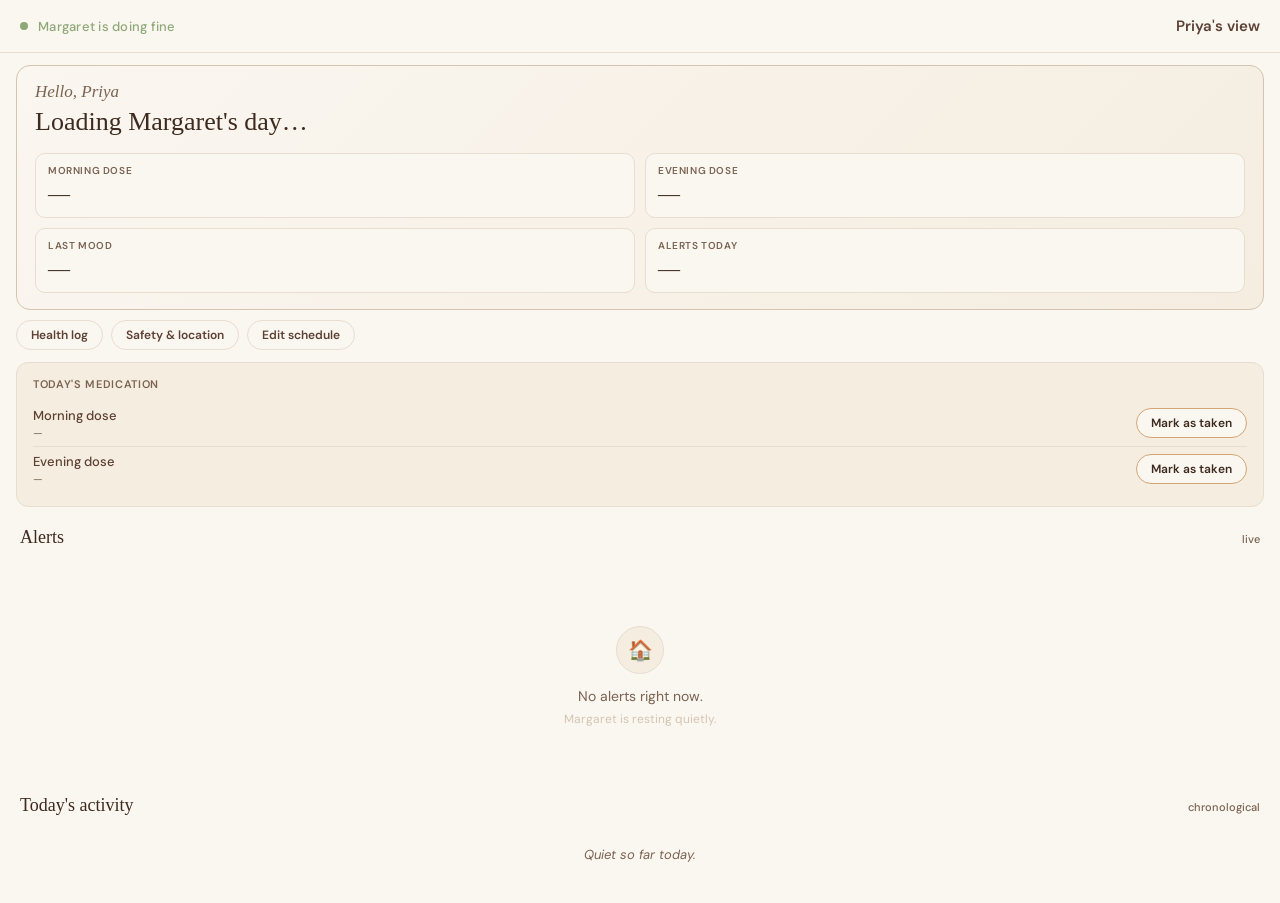
==== anchor/frontend/carer.html @ 256252b7 "Carer dashboard, activity feed, voice reminders, family-flow redesign Patient: - Reminder overlay no" ====
<!DOCTYPE html>
<html lang="en">
<head>
  <meta charset="UTF-8">
  <meta name="viewport" content="width=device-width, initial-scale=1.0">
  <title>Anchor — Priya's view</title>
  <link rel="preconnect" href="https://fonts.googleapis.com">
  <link rel="preconnect" href="https://fonts.gstatic.com" crossorigin>
  <link href="https://fonts.googleapis.com/css2?family=DM+Sans:wght@400;500;600;700&display=swap" rel="stylesheet">
  <style>
    /* ─── Carer view — warm, clean, professional ─── */
    :root {
      --cream:       #F5EDE0;
      --warm-white:  #FAF6F0;
      --stone:       #E8DDD0;
      --sand:        #D4C5B0;
      --amber:       #D4A574;
      --terracotta:  #C47A54;
      --sage:        #8EA876;
      --sage-light:  #A8C494;
      --brown-deep:  #3D2B1F;
      --brown-warm:  #5C4033;
      --brown-soft:  #7A6352;
      --font-ui:     'DM Sans', -apple-system, system-ui, sans-serif;
    }

    * { box-sizing: border-box; margin: 0; padding: 0; }

    body {
      font-family: var(--font-ui);
      background: var(--warm-white);
      color: var(--brown-deep);
      min-height: 100vh;
      -webkit-font-smoothing: antialiased;
    }

    /* ─── Header ─── */
    .header {
      display: flex;
      align-items: center;
      justify-content: space-between;
      padding: 16px 20px;
      border-bottom: 1px solid var(--stone);
    }

    .header-left {
      display: flex;
      align-items: center;
      gap: 10px;
    }

    .status-dot {
      width: 8px;
      height: 8px;
      border-radius: 50%;
      background: var(--sage);
      animation: status-pulse 3s ease-in-out infinite;
    }

    @keyframes status-pulse {
      0%, 100% { opacity: 0.6; box-shadow: 0 0 0 0 rgba(142, 168, 118, 0.3); }
      50%      { opacity: 1;   box-shadow: 0 0 0 4px rgba(142, 168, 118, 0); }
    }

    .status-text {
      font-size: 13px;
      font-weight: 500;
      color: var(--sage);
      letter-spacing: 0.02em;
    }

    .header-title {
      font-size: 15px;
      font-weight: 600;
      color: var(--brown-warm);
    }

    /* ─── Empty state ─── */
    #empty-state {
      display: flex;
      flex-direction: column;
      align-items: center;
      justify-content: center;
      padding: 48px 24px;
      text-align: center;
    }

    .empty-icon {
      width: 48px;
      height: 48px;
      border-radius: 50%;
      background: var(--cream);
      display: flex;
      align-items: center;
      justify-content: center;
      font-size: 20px;
      margin-bottom: 12px;
      border: 1px solid var(--stone);
    }

    .empty-text {
      font-size: 14px;
      color: var(--brown-soft);
      line-height: 1.5;
    }

    .empty-sub {
      font-size: 12px;
      color: var(--sand);
      margin-top: 4px;
    }

    /* ─── Notification cards ─── */
    #notifications {
      padding: 12px 16px;
    }

    .notif {
      background: var(--warm-white);
      border: 1px solid var(--stone);
      border-radius: 12px;
      padding: 14px 16px;
      margin-bottom: 10px;
      animation: notif-slide 0.5s cubic-bezier(0.16, 1, 0.3, 1) forwards;
      position: relative;
      overflow: hidden;
    }

    .notif::before {
      content: '';
      position: absolute;
      left: 0;
      top: 0;
      bottom: 0;
      width: 3px;
      background: var(--sage);
      border-radius: 0 2px 2px 0;
    }

    .notif.high::before {
      background: var(--terracotta);
    }

    .notif-header {
      display: flex;
      align-items: center;
      justify-content: space-between;
      margin-bottom: 6px;
    }

    .notif-badge {
      font-size: 10px;
      font-weight: 600;
      text-transform: uppercase;
      letter-spacing: 0.05em;
      padding: 2px 8px;
      border-radius: 100px;
      background: rgba(142, 168, 118, 0.12);
      color: var(--sage);
    }

    .notif.high .notif-badge {
      background: rgba(196, 122, 84, 0.12);
      color: var(--terracotta);
    }

    .notif-time {
      font-size: 11px;
      color: var(--sand);
      font-weight: 500;
    }

    .notif-msg {
      font-size: 14px;
      font-weight: 500;
      color: var(--brown-deep);
      line-height: 1.4;
    }

    .notif-context {
      font-size: 12px;
      color: var(--brown-soft);
      margin-top: 4px;
      line-height: 1.4;
    }

    .notif-context strong {
      font-weight: 600;
      color: var(--brown-warm);
    }

    @keyframes notif-slide {
      0% {
        opacity: 0;
        transform: translateY(-8px);
      }
      100% {
        opacity: 1;
        transform: translateY(0);
      }
    }

    /* ─── Connection status ─── */
    .reconnecting .status-dot {
      background: var(--terracotta);
      animation: status-pulse 1s ease-in-out infinite;
    }
    .reconnecting .status-text {
      color: var(--terracotta);
    }

    /* ─── Medication panel ─── */
    .med-panel {
      margin: 12px 16px 0;
      padding: 14px 16px;
      background: var(--cream);
      border: 1px solid var(--stone);
      border-radius: 12px;
    }

    .med-title {
      font-size: 11px;
      font-weight: 600;
      text-transform: uppercase;
      letter-spacing: 0.06em;
      color: var(--brown-soft);
      margin-bottom: 10px;
    }

    .med-row {
      display: flex;
      align-items: center;
      justify-content: space-between;
      gap: 10px;
      padding: 6px 0;
    }

    .med-row + .med-row {
      border-top: 1px solid rgba(212, 197, 176, 0.4);
    }

    .med-label {
      font-size: 13px;
      color: var(--brown-warm);
      font-weight: 500;
    }

    .med-sub {
      font-size: 11px;
      color: var(--brown-soft);
      margin-top: 2px;
    }

    .med-btn {
      font-family: var(--font-ui);
      font-size: 12px;
      font-weight: 600;
      padding: 6px 14px;
      border-radius: 100px;
      border: 1px solid var(--amber);
      background: var(--warm-white);
      color: var(--brown-deep);
      cursor: pointer;
      transition: all 0.2s ease;
    }

    .med-btn:hover {
      background: var(--amber);
      color: white;
    }

    .med-btn.done {
      background: rgba(142, 168, 118, 0.14);
      color: var(--sage);
      border-color: rgba(142, 168, 118, 0.4);
      cursor: default;
    }

    /* Carer nav strip */
    .carer-nav {
      display: flex;
      gap: 8px;
      padding: 10px 16px 0;
      flex-wrap: wrap;
    }
    .carer-nav a, .carer-nav button {
      font-family: var(--font-ui);
      font-size: 12px;
      font-weight: 600;
      padding: 6px 14px;
      border-radius: 100px;
      border: 1px solid var(--stone);
      background: var(--warm-white);
      color: var(--brown-warm);
      text-decoration: none;
      cursor: pointer;
    }
    .carer-nav a:hover, .carer-nav button:hover { border-color: var(--amber); }

    /* Schedule editor */
    .schedule-panel {
      margin: 12px 16px 0;
      padding: 14px 16px;
      background: var(--cream);
      border: 1px solid var(--stone);
      border-radius: 12px;
      display: none;
    }
    .schedule-panel.open { display: block; }
    .schedule-row {
      display: grid;
      grid-template-columns: 1fr 110px;
      gap: 10px;
      align-items: center;
      padding: 6px 0;
    }
    .schedule-row + .schedule-row {
      border-top: 1px solid rgba(212,197,176,0.4);
    }
    .schedule-row label {
      font-size: 13px;
      color: var(--brown-warm);
      font-weight: 500;
    }
    .schedule-row input {
      font-family: var(--font-ui);
      font-size: 13px;
      padding: 6px 10px;
      border-radius: 8px;
      border: 1px solid var(--sand);
      background: white;
    }
    .schedule-save {
      margin-top: 10px;
      font-family: var(--font-ui);
      font-size: 12px;
      font-weight: 600;
      padding: 6px 16px;
      border-radius: 100px;
      border: none;
      background: var(--amber);
      color: white;
      cursor: pointer;
    }
    .schedule-save:hover { background: var(--terracotta); }

    /* ─── Dashboard summary (at-a-glance) ─── */
    .dashboard {
      margin: 12px 16px 0;
      padding: 16px 18px;
      background: linear-gradient(135deg, var(--warm-white), var(--cream));
      border: 1px solid var(--sand);
      border-radius: 14px;
      box-shadow: 0 4px 14px var(--shadow-warm);
    }

    .dash-greeting {
      font-family: 'Cormorant Garamond', Georgia, serif;
      font-style: italic;
      font-size: 17px;
      color: var(--brown-soft);
      margin-bottom: 4px;
    }

    .dash-headline {
      font-family: 'Cormorant Garamond', Georgia, serif;
      font-size: 26px;
      font-weight: 500;
      color: var(--brown-deep);
      line-height: 1.25;
      margin-bottom: 14px;
    }

    .dash-headline.urgent { color: var(--terracotta); }

    .dash-metrics {
      display: grid;
      grid-template-columns: repeat(2, 1fr);
      gap: 10px;
    }

    .dash-metric {
      background: var(--warm-white);
      border-radius: 10px;
      padding: 10px 12px;
      border: 1px solid var(--stone);
    }

    .dash-metric-label {
      font-size: 10px;
      font-weight: 600;
      text-transform: uppercase;
      letter-spacing: 0.06em;
      color: var(--brown-soft);
      margin-bottom: 4px;
    }

    .dash-metric-value {
      font-family: 'Cormorant Garamond', Georgia, serif;
      font-size: 22px;
      font-weight: 500;
      color: var(--brown-deep);
    }

    .dash-metric.good .dash-metric-value   { color: var(--sage); }
    .dash-metric.alert .dash-metric-value  { color: var(--terracotta); }
    .dash-metric.pending .dash-metric-value{ color: var(--amber); }

    /* ─── Section divider ─── */
    .section-title {
      font-family: 'Cormorant Garamond', Georgia, serif;
      font-size: 18px;
      font-weight: 500;
      color: var(--brown-deep);
      padding: 20px 20px 6px;
      display: flex;
      justify-content: space-between;
      align-items: baseline;
    }
    .section-sub {
      font-size: 11px;
      color: var(--brown-soft);
      font-family: var(--font-ui);
      font-style: normal;
    }

    /* ─── Activity feed ─── */
    .activity-feed {
      padding: 0 16px 16px;
    }

    .activity-item {
      display: flex;
      gap: 10px;
      padding: 10px 0;
      border-bottom: 1px solid var(--stone);
    }
    .activity-item:last-child { border-bottom: none; }

    .activity-dot {
      width: 8px; height: 8px;
      border-radius: 50%;
      background: var(--sand);
      margin-top: 6px;
      flex-shrink: 0;
    }
    .activity-item.medication_taken .activity-dot { background: var(--sage); }
    .activity-item.behavior_log     .activity-dot { background: var(--amber); }
    .activity-item.alert_high       .activity-dot { background: var(--terracotta); }
    .activity-item.alert_gentle     .activity-dot { background: var(--amber); }
    .activity-item.conversation     .activity-dot { background: var(--sand); }

    .activity-body { flex: 1; min-width: 0; }
    .activity-label {
      font-size: 13px;
      font-weight: 500;
      color: var(--brown-deep);
    }
    .activity-meta {
      font-size: 12px;
      color: var(--brown-soft);
      margin-top: 2px;
      line-height: 1.4;
    }
    .activity-time {
      font-size: 11px;
      color: var(--sand);
      white-space: nowrap;
      font-weight: 500;
    }

    .activity-empty {
      text-align: center;
      padding: 24px 16px;
      color: var(--brown-soft);
      font-style: italic;
      font-size: 13px;
    }
  </style>
</head>
<body>
  <div class="header">
    <div class="header-left">
      <div class="status-dot"></div>
      <span class="status-text">Margaret is doing fine</span>
    </div>
    <span class="header-title">Priya's view</span>
  </div>

  <div class="dashboard" id="dashboard">
    <div class="dash-greeting" id="dash-greeting">Hello, Priya</div>
    <div class="dash-headline" id="dash-headline">Loading Margaret's day…</div>
    <div class="dash-metrics">
      <div class="dash-metric" id="m-morning">
        <div class="dash-metric-label">Morning dose</div>
        <div class="dash-metric-value">—</div>
      </div>
      <div class="dash-metric" id="m-evening">
        <div class="dash-metric-label">Evening dose</div>
        <div class="dash-metric-value">—</div>
      </div>
      <div class="dash-metric" id="m-mood">
        <div class="dash-metric-label">Last mood</div>
        <div class="dash-metric-value">—</div>
      </div>
      <div class="dash-metric" id="m-alerts">
        <div class="dash-metric-label">Alerts today</div>
        <div class="dash-metric-value">—</div>
      </div>
    </div>
  </div>

  <div class="carer-nav">
    <a href="/logs">Health log</a>
    <a href="/safety">Safety &amp; location</a>
    <button id="toggle-schedule">Edit schedule</button>
  </div>

  <div class="schedule-panel" id="schedule-panel">
    <div class="med-title">Edit Margaret's schedule</div>
    <div class="schedule-row"><label>Morning medicine time</label><input type="time" id="sched-med-morning"></div>
    <div class="schedule-row"><label>Evening medicine time</label><input type="time" id="sched-med-evening"></div>
    <div class="schedule-row"><label>Morning tea</label><input type="time" id="sched-tea"></div>
    <div class="schedule-row"><label>Lunch</label><input type="time" id="sched-lunch"></div>
    <div class="schedule-row"><label>Dinner</label><input type="time" id="sched-dinner"></div>
    <button class="schedule-save" id="schedule-save">Save schedule</button>
    <span id="schedule-msg" style="margin-left:10px;font-size:11px;color:var(--sage);"></span>
  </div>

  <div class="med-panel" id="med-panel">
    <div class="med-title">Today's medication</div>
    <div class="med-row">
      <div>
        <div class="med-label" id="med-morning-label">Morning dose</div>
        <div class="med-sub" id="med-morning-sub">—</div>
      </div>
      <button class="med-btn" id="med-morning-btn" data-slot="morning">Mark as taken</button>
    </div>
    <div class="med-row">
      <div>
        <div class="med-label" id="med-evening-label">Evening dose</div>
        <div class="med-sub" id="med-evening-sub">—</div>
      </div>
      <button class="med-btn" id="med-evening-btn" data-slot="evening">Mark as taken</button>
    </div>
  </div>

  <div class="section-title">
    <span>Alerts</span>
    <span class="section-sub">live</span>
  </div>
  <div id="notifications"></div>

  <div id="empty-state">
    <div class="empty-icon">🏠</div>
    <div class="empty-text">No alerts right now.</div>
    <div class="empty-sub">Margaret is resting quietly.</div>
  </div>

  <div class="section-title">
    <span>Today's activity</span>
    <span class="section-sub">chronological</span>
  </div>
  <div class="activity-feed" id="activity-feed">
    <div class="activity-empty">Quiet so far today.</div>
  </div>

  <audio id="chime" src="/static/assets/chime.wav"></audio>

  <script>
    let lastCount = 0;
    let reconnectAttempts = 0;

    async function poll() {
      try {
        const res = await fetch('/api/carer/notifications');
        if (!res.ok) throw new Error('Network error');
        const notifs = await res.json();

        // Reset reconnect on success
        reconnectAttempts = 0;
        document.body.classList.remove('reconnecting');

        // Update status text
        const statusText = document.querySelector('.status-text');
        if (notifs.length > 0) {
          const latest = notifs[notifs.length - 1];
          const isHigh = latest.urgency === 'high';
          statusText.textContent = isHigh ? 'Margaret needs attention' : 'Gentle check-in suggested';
          statusText.style.color = isHigh ? 'var(--terracotta)' : 'var(--amber)';
        } else {
          statusText.textContent = 'Margaret is doing fine';
          statusText.style.color = '';
        }

        if (notifs.length > lastCount) {
          const chime = document.getElementById('chime');
          chime.play().catch(() => {});
          lastCount = notifs.length;
        }
        render(notifs);
      } catch (err) {
        reconnectAttempts++;
        if (reconnectAttempts > 3) {
          document.body.classList.add('reconnecting');
          document.querySelector('.status-text').textContent = 'Reconnecting...';
        }
        console.error('[Carer] Poll error:', err);
      }
    }

    function render(notifs) {
      const container = document.getElementById('notifications');
      const emptyState = document.getElementById('empty-state');

      if (notifs.length === 0) {
        container.innerHTML = '';
        emptyState.style.display = 'flex';
        return;
      }

      emptyState.style.display = 'none';
      container.innerHTML = notifs.slice().reverse().map(n => `
        <div class="notif ${n.urgency || 'gentle'}">
          <div class="notif-header">
            <span class="notif-badge">${(n.urgency || 'gentle') === 'high' ? '⚠ Urgent' : '💡 Gentle'}</span>
            <span class="notif-time">${new Date(n.time).toLocaleTimeString([], {hour: '2-digit', minute:'2-digit'})}</span>
          </div>
          <div class="notif-msg">Margaret said: "${n.patient_said}"</div>
          <div class="notif-context"><strong>Anchor said:</strong> ${n.anchor_replied}</div>
        </div>
      `).join('');
    }

    // ─── Medication panel ───
    async function refreshMedStatus() {
      try {
        const res = await fetch('/api/medication/status');
        const s = await res.json();
        const m = s.morning_schedule || {};
        const e = s.evening_schedule || {};
        document.getElementById('med-morning-sub').textContent =
          `${m.drug || 'Dose'} ${m.dose || ''} at ${m.time || ''}`.trim();
        document.getElementById('med-evening-sub').textContent =
          `${e.drug || 'Dose'} ${e.dose || ''} at ${e.time || ''}`.trim();
        updateMedBtn('morning', s.morning_taken);
        updateMedBtn('evening', s.evening_taken);
      } catch (err) {
        console.warn('[Carer] Medication status unavailable:', err);
      }
    }

    function updateMedBtn(slot, taken) {
      const btn = document.getElementById(`med-${slot}-btn`);
      if (!btn) return;
      if (taken) {
        btn.textContent = '✓ Taken today';
        btn.classList.add('done');
        btn.disabled = true;
      } else {
        btn.textContent = 'Mark as taken';
        btn.classList.remove('done');
        btn.disabled = false;
      }
    }

    document.querySelectorAll('.med-btn').forEach(btn => {
      btn.addEventListener('click', async () => {
        const slot = btn.dataset.slot;
        btn.disabled = true;
        btn.textContent = '…';
        try {
          const res = await fetch('/api/medication/taken', {
            method: 'POST',
            headers: { 'Content-Type': 'application/json' },
            body: JSON.stringify({ slot, marked_by: 'carer' }),
          });
          if (!res.ok) throw new Error('Network error');
          updateMedBtn(slot, true);
        } catch (err) {
          btn.disabled = false;
          btn.textContent = 'Try again';
          console.error('[Carer] Med mark error:', err);
        }
      });
    });

    refreshMedStatus();
    setInterval(refreshMedStatus, 10000);

    // ─── Dashboard summary ───
    async function refreshDashboard() {
      try {
        const res = await fetch('/api/dashboard/summary');
        const s = await res.json();
        const hr = new Date().getHours();
        const greet = hr < 12 ? 'Good morning, Priya' : hr < 17 ? 'Good afternoon, Priya' : 'Good evening, Priya';
        document.getElementById('dash-greeting').textContent = greet;

        let headline, urgent = false;
        if (s.alerts_today_high > 0) {
          headline = `${s.alerts_today_high} urgent alert${s.alerts_today_high > 1 ? 's' : ''} today — check in when you can`;
          urgent = true;
        } else if (s.alerts_today_gentle > 0) {
          headline = `${s.alerts_today_gentle} gentle check-in${s.alerts_today_gentle > 1 ? 's' : ''} today`;
        } else if (!s.medication_morning_taken) {
          headline = `Morning medication is still pending.`;
        } else {
          headline = `Margaret is doing well today.`;
        }
        const h = document.getElementById('dash-headline');
        h.textContent = headline;
        h.classList.toggle('urgent', urgent);

        setMetric('m-morning', s.medication_morning_taken ? '✓ Taken' : 'Not yet', s.medication_morning_taken ? 'good' : 'pending');
        setMetric('m-evening', s.medication_evening_taken ? '✓ Taken' : 'Not yet', s.medication_evening_taken ? 'good' : 'pending');
        setMetric('m-mood', s.last_mood ? capitalize(s.last_mood) : 'Not logged', s.last_mood === 'agitated' || s.last_mood === 'tearful' ? 'alert' : s.last_mood ? 'good' : '');
        const totalAlerts = (s.alerts_today_high || 0) + (s.alerts_today_gentle || 0);
        setMetric('m-alerts', String(totalAlerts), s.alerts_today_high > 0 ? 'alert' : totalAlerts > 0 ? 'pending' : 'good');
      } catch (e) { console.warn('dashboard load', e); }
    }

    function setMetric(id, value, tone) {
      const el = document.getElementById(id);
      if (!el) return;
      el.querySelector('.dash-metric-value').textContent = value;
      el.classList.remove('good', 'alert', 'pending');
      if (tone) el.classList.add(tone);
    }

    function capitalize(s) { return s.charAt(0).toUpperCase() + s.slice(1); }

    // ─── Activity feed ───
    async function refreshActivity() {
      try {
        const res = await fetch('/api/activity/today');
        const data = await res.json();
        const feed = document.getElementById('activity-feed');
        if (!data.items || !data.items.length) {
          feed.innerHTML = '<div class="activity-empty">Quiet so far today.</div>';
          return;
        }
        feed.innerHTML = data.items.slice().reverse().map(i => {
          const t = new Date(i.time).toLocaleTimeString([], {hour: '2-digit', minute: '2-digit'});
          const meta = i.meta ? `<div class="activity-meta">${escapeHtml(i.meta)}</div>` : '';
          return `
            <div class="activity-item ${i.kind}">
              <div class="activity-dot"></div>
              <div class="activity-body">
                <div class="activity-label">${escapeHtml(i.label)}</div>
                ${meta}
              </div>
              <div class="activity-time">${t}</div>
            </div>`;
        }).join('');
      } catch (e) { console.warn('activity load', e); }
    }

    function escapeHtml(s) {
      return String(s).replace(/[&<>"']/g, c => ({'&':'&amp;','<':'&lt;','>':'&gt;','"':'&quot;',"'":'&#39;'}[c]));
    }

    refreshDashboard();
    refreshActivity();
    setInterval(refreshDashboard, 5000);
    setInterval(refreshActivity,  5000);

    // ─── Schedule editor ───
    const schedPanel = document.getElementById('schedule-panel');
    document.getElementById('toggle-schedule').addEventListener('click', async () => {
      schedPanel.classList.toggle('open');
      if (schedPanel.classList.contains('open')) {
        try {
          const res = await fetch('/api/schedule');
          const s = (await res.json()).routine || {};
          document.getElementById('sched-med-morning').value = (s.medication_morning && s.medication_morning.time) || '';
          document.getElementById('sched-med-evening').value = (s.medication_evening && s.medication_evening.time) || '';
          document.getElementById('sched-tea').value    = s.tea    || '';
          document.getElementById('sched-lunch').value  = s.lunch  || '';
          document.getElementById('sched-dinner').value = s.dinner || '';
        } catch (e) { console.warn('schedule load failed', e); }
      }
    });

    document.getElementById('schedule-save').addEventListener('click', async () => {
      const btn = document.getElementById('schedule-save');
      const msg = document.getElementById('schedule-msg');
      btn.disabled = true; msg.textContent = '';
      const body = {
        medication_morning_time: document.getElementById('sched-med-morning').value || null,
        medication_evening_time: document.getElementById('sched-med-evening').value || null,
        tea:    document.getElementById('sched-tea').value    || null,
        lunch:  document.getElementById('sched-lunch').value  || null,
        dinner: document.getElementById('sched-dinner').value || null,
      };
      try {
        const res = await fetch('/api/schedule/update', {
          method: 'POST', headers: {'Content-Type': 'application/json'},
          body: JSON.stringify(body),
        });
        if (!res.ok) throw new Error();
        msg.textContent = '✓ Saved';
        refreshMedStatus();
      } catch {
        msg.textContent = 'Save failed';
      } finally {
        btn.disabled = false;
      }
    });

    setInterval(poll, 2000);
    poll();
  </script>
</body>
</html>
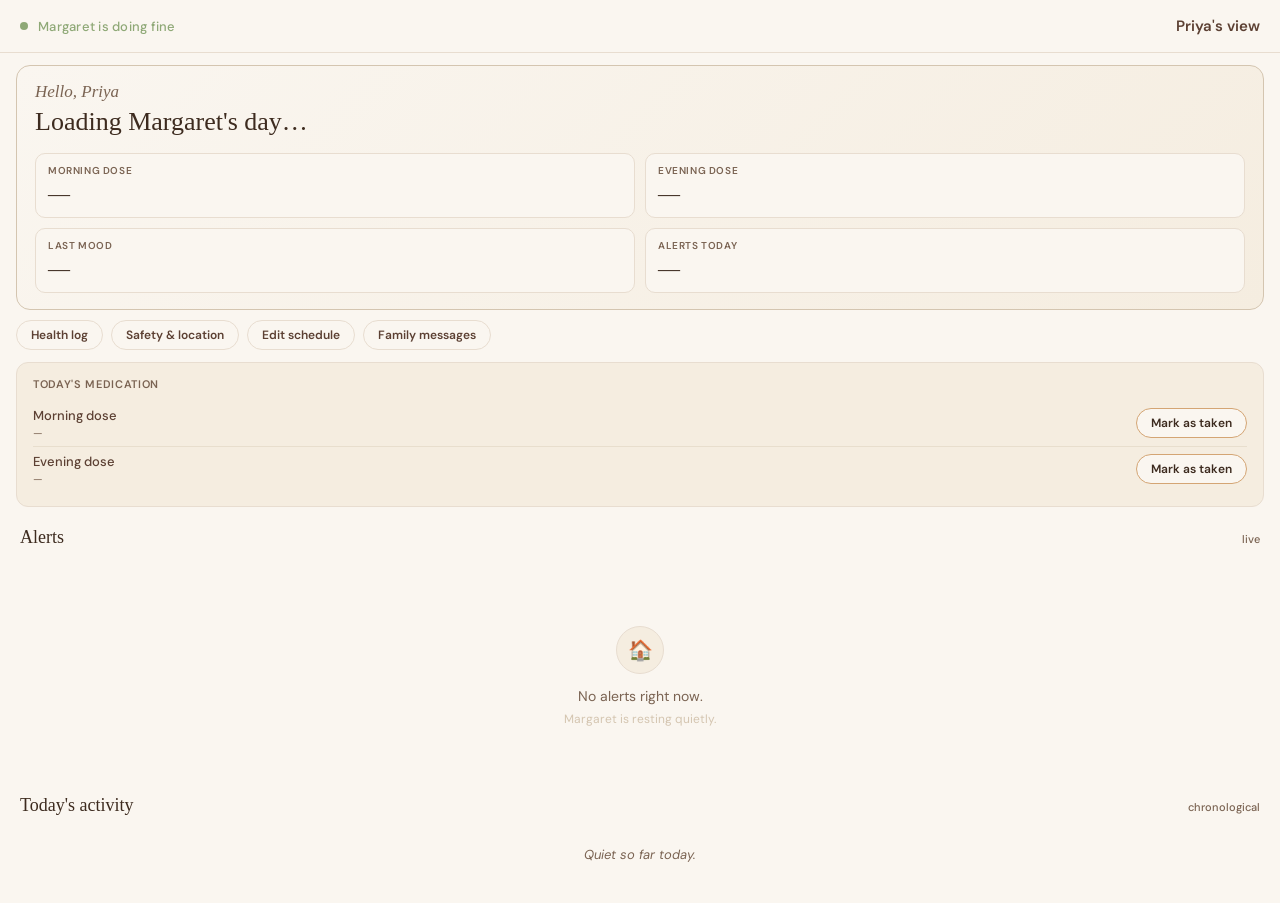
==== commit 8c609240: "Photo uploads + voice messages for family members Closes two partial-status spec items honestly: - '" ====
--- a/anchor/frontend/carer.html
+++ b/anchor/frontend/carer.html
@@ -476,6 +476,74 @@
       font-style: italic;
       font-size: 13px;
     }
+
+    /* ─── Family manager panel ─── */
+    .family-panel {
+      margin: 12px 16px;
+      padding: 14px 16px;
+      background: var(--cream);
+      border: 1px solid var(--stone);
+      border-radius: 12px;
+      display: none;
+    }
+    .family-panel.open { display: block; }
+
+    .family-member-row {
+      display: grid;
+      grid-template-columns: 44px 1fr auto;
+      gap: 12px;
+      align-items: center;
+      padding: 10px 0;
+      border-top: 1px solid rgba(212, 197, 176, 0.3);
+    }
+    .family-member-row:first-of-type { border-top: none; }
+
+    .fam-thumb {
+      width: 44px;
+      height: 44px;
+      border-radius: 50%;
+      background: var(--sand);
+      overflow: hidden;
+      flex-shrink: 0;
+    }
+    .fam-thumb img { width: 100%; height: 100%; object-fit: cover; }
+
+    .fam-info {
+      min-width: 0;
+    }
+    .fam-info-name {
+      font-size: 14px;
+      font-weight: 600;
+      color: var(--brown-deep);
+    }
+    .fam-info-rel {
+      font-size: 11px;
+      color: var(--brown-soft);
+    }
+    .fam-actions {
+      display: flex;
+      gap: 6px;
+      flex-wrap: wrap;
+      justify-content: flex-end;
+    }
+    .fam-btn {
+      font-family: var(--font-ui);
+      font-size: 11px;
+      font-weight: 600;
+      padding: 5px 10px;
+      border-radius: 100px;
+      border: 1px solid var(--sand);
+      background: var(--warm-white);
+      color: var(--brown-warm);
+      cursor: pointer;
+      display: inline-flex;
+      align-items: center;
+      gap: 4px;
+    }
+    .fam-btn:hover { border-color: var(--amber); }
+    .fam-btn.active { background: var(--terracotta); color: white; border-color: var(--terracotta); }
+    .fam-btn.has-content { color: var(--sage); border-color: rgba(142, 168, 118, 0.5); }
+    .fam-btn input[type="file"] { display: none; }
   </style>
 </head>
 <body>
@@ -514,6 +582,12 @@
     <a href="/logs">Health log</a>
     <a href="/safety">Safety &amp; location</a>
     <button id="toggle-schedule">Edit schedule</button>
+    <button id="toggle-family">Family messages</button>
+  </div>
+
+  <div class="family-panel" id="family-panel">
+    <div class="med-title">Photos &amp; voice messages</div>
+    <div id="family-manager-list"></div>
   </div>
 
   <div class="schedule-panel" id="schedule-panel">
@@ -764,6 +838,136 @@
     refreshActivity();
     setInterval(refreshDashboard, 5000);
     setInterval(refreshActivity,  5000);
+
+    // ─── Family manager (photos + voice messages) ───
+    const famPanel = document.getElementById('family-panel');
+    document.getElementById('toggle-family').addEventListener('click', () => {
+      famPanel.classList.toggle('open');
+      if (famPanel.classList.contains('open')) refreshFamilyManager();
+    });
+
+    async function refreshFamilyManager() {
+      const [famRes, photoRes, voiceRes] = await Promise.all([
+        fetch('/api/family'),
+        fetch('/api/family/photo').catch(() => null),
+        fetch('/api/family/voice').catch(() => null),
+      ]);
+      const fam = (await famRes.json()).family;
+      const photos = photoRes && photoRes.ok ? (await photoRes.json()).photos : {};
+      const voices = voiceRes && voiceRes.ok ? (await voiceRes.json()).voices : {};
+      const container = document.getElementById('family-manager-list');
+      container.innerHTML = fam.map(m => {
+        const hasPhoto = !!photos[m.name];
+        const hasVoice = !!voices[m.name];
+        const thumb = hasPhoto
+          ? `<img src="${photos[m.name]}?t=${Date.now()}" alt="">`
+          : `<div style="width:100%;height:100%;background:var(--cream);display:flex;align-items:center;justify-content:center;color:var(--brown-warm);font-weight:600;font-family:'Cormorant Garamond',serif;font-size:18px;">${m.name[0]}</div>`;
+        return `
+          <div class="family-member-row" data-name="${m.name}">
+            <div class="fam-thumb">${thumb}</div>
+            <div class="fam-info">
+              <div class="fam-info-name">${m.name}</div>
+              <div class="fam-info-rel">${m.relation}</div>
+            </div>
+            <div class="fam-actions">
+              <label class="fam-btn ${hasPhoto ? 'has-content' : ''}">
+                ${hasPhoto ? '✓ Photo' : '+ Photo'}
+                <input type="file" accept="image/*" data-kind="photo" data-name="${m.name}">
+              </label>
+              <button class="fam-btn record-btn ${hasVoice ? 'has-content' : ''}" data-name="${m.name}">
+                ${hasVoice ? '✓ Voice' : '+ Voice'}
+              </button>
+            </div>
+          </div>
+        `;
+      }).join('');
+
+      // Wire photo uploads
+      container.querySelectorAll('input[data-kind="photo"]').forEach(inp => {
+        inp.addEventListener('change', async (e) => {
+          const file = inp.files[0];
+          if (!file) return;
+          const name = inp.dataset.name;
+          const fd = new FormData();
+          fd.append('file', file);
+          const label = inp.parentElement;
+          const prev = label.textContent.trim();
+          label.childNodes[0].textContent = '…uploading ';
+          try {
+            const res = await fetch(`/api/family/photo/${encodeURIComponent(name)}`, {
+              method: 'POST', body: fd,
+            });
+            if (!res.ok) throw new Error(await res.text());
+            refreshFamilyManager();
+          } catch (err) {
+            console.error(err);
+            label.childNodes[0].textContent = prev + ' (err)';
+          }
+        });
+      });
+
+      // Wire voice recording
+      container.querySelectorAll('.record-btn').forEach(btn => {
+        btn.addEventListener('click', () => startRecording(btn));
+      });
+    }
+
+    // ─── Voice recording via MediaRecorder ───
+    let activeRecorder = null;
+    let activeStream = null;
+    async function startRecording(btn) {
+      if (activeRecorder) {
+        stopRecording();
+        return;
+      }
+      const name = btn.dataset.name;
+      if (!navigator.mediaDevices || !navigator.mediaDevices.getUserMedia) {
+        alert('Voice recording not supported in this browser.');
+        return;
+      }
+      try {
+        activeStream = await navigator.mediaDevices.getUserMedia({ audio: true });
+      } catch (err) {
+        alert('Microphone access denied.');
+        return;
+      }
+      const mime = MediaRecorder.isTypeSupported('audio/webm;codecs=opus')
+        ? 'audio/webm;codecs=opus'
+        : (MediaRecorder.isTypeSupported('audio/webm') ? 'audio/webm' : '');
+      activeRecorder = new MediaRecorder(activeStream, mime ? { mimeType: mime } : {});
+      const chunks = [];
+      activeRecorder.ondataavailable = e => { if (e.data.size) chunks.push(e.data); };
+      activeRecorder.onstop = async () => {
+        btn.classList.remove('active');
+        btn.textContent = '…saving';
+        activeStream.getTracks().forEach(t => t.stop());
+        activeStream = null; activeRecorder = null;
+        const blob = new Blob(chunks, { type: 'audio/webm' });
+        const fd = new FormData();
+        fd.append('file', blob, `${name}.webm`);
+        try {
+          const res = await fetch(`/api/family/voice/${encodeURIComponent(name)}`, {
+            method: 'POST', body: fd,
+          });
+          if (!res.ok) throw new Error(await res.text());
+          refreshFamilyManager();
+        } catch (err) {
+          console.error(err);
+          btn.textContent = 'err — retry';
+        }
+      };
+      activeRecorder.start();
+      btn.classList.add('active');
+      btn.textContent = '● Stop';
+      // auto-stop after 30s to avoid giant uploads
+      setTimeout(() => {
+        if (activeRecorder && activeRecorder.state === 'recording') stopRecording();
+      }, 30000);
+    }
+
+    function stopRecording() {
+      if (activeRecorder && activeRecorder.state === 'recording') activeRecorder.stop();
+    }
 
     // ─── Schedule editor ───
     const schedPanel = document.getElementById('schedule-panel');
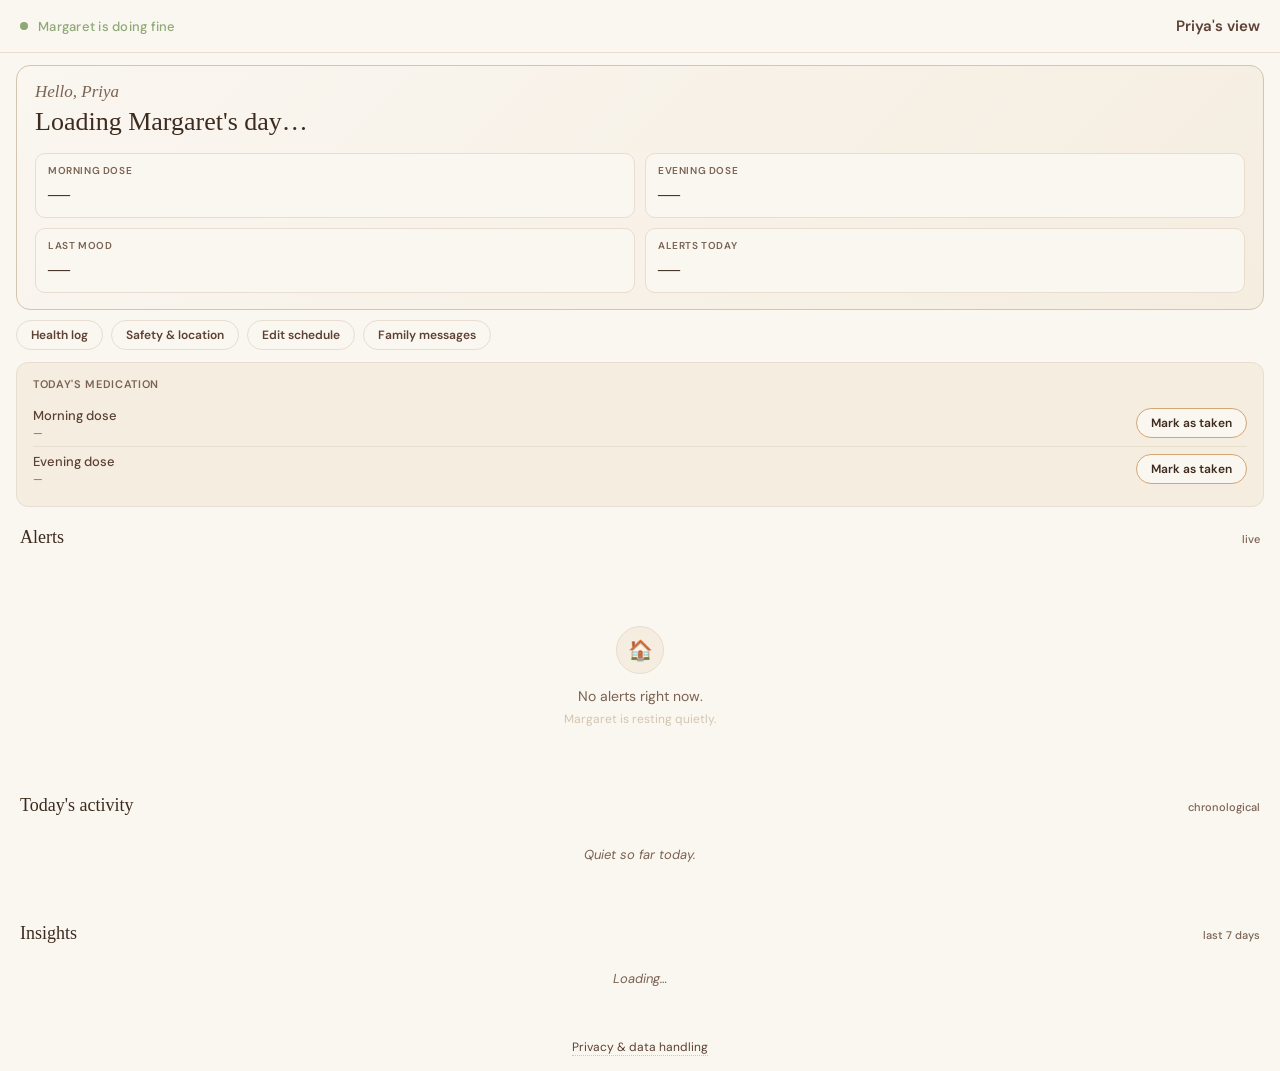
==== commit a818b585: "PWA support, privacy disclosure page, carer analytics summary Addresses three of the still-not-built" ====
--- a/anchor/frontend/carer.html
+++ b/anchor/frontend/carer.html
@@ -7,6 +7,9 @@
   <link rel="preconnect" href="https://fonts.googleapis.com">
   <link rel="preconnect" href="https://fonts.gstatic.com" crossorigin>
   <link href="https://fonts.googleapis.com/css2?family=DM+Sans:wght@400;500;600;700&display=swap" rel="stylesheet">
+  <link rel="manifest" href="/static/manifest.webmanifest">
+  <meta name="theme-color" content="#D4A574">
+  <link rel="apple-touch-icon" href="/static/assets/icons/anchor-192.png">
   <style>
     /* ─── Carer view — warm, clean, professional ─── */
     :root {
@@ -544,6 +547,79 @@
     .fam-btn.active { background: var(--terracotta); color: white; border-color: var(--terracotta); }
     .fam-btn.has-content { color: var(--sage); border-color: rgba(142, 168, 118, 0.5); }
     .fam-btn input[type="file"] { display: none; }
+
+    /* ─── Insights panel ─── */
+    .insight-grid {
+      display: grid;
+      grid-template-columns: repeat(2, 1fr);
+      gap: 10px;
+      margin-bottom: 14px;
+    }
+
+    .insight-tile {
+      background: var(--warm-white);
+      border: 1px solid var(--stone);
+      border-radius: 10px;
+      padding: 12px 14px;
+    }
+    .insight-label {
+      font-size: 10px;
+      font-weight: 600;
+      text-transform: uppercase;
+      letter-spacing: 0.06em;
+      color: var(--brown-soft);
+      margin-bottom: 4px;
+    }
+    .insight-value {
+      font-family: 'Cormorant Garamond', serif;
+      font-size: 26px;
+      font-weight: 500;
+      color: var(--brown-deep);
+      line-height: 1.1;
+    }
+    .insight-value.good { color: var(--sage); }
+    .insight-value.warn { color: var(--amber); }
+    .insight-value.bad  { color: var(--terracotta); }
+    .insight-sub {
+      font-size: 11px;
+      color: var(--brown-soft);
+      margin-top: 2px;
+    }
+
+    .topic-chip {
+      display: inline-flex;
+      align-items: center;
+      gap: 4px;
+      padding: 4px 10px;
+      background: var(--cream);
+      border: 1px solid var(--sand);
+      border-radius: 100px;
+      font-size: 12px;
+      color: var(--brown-warm);
+      margin: 2px 3px 2px 0;
+    }
+    .topic-chip b { color: var(--brown-deep); font-weight: 600; }
+
+    .mood-bar {
+      display: flex;
+      height: 14px;
+      border-radius: 7px;
+      overflow: hidden;
+      margin-top: 4px;
+      background: var(--stone);
+    }
+    .mood-bar > div {
+      display: flex;
+      align-items: center;
+      justify-content: center;
+      font-size: 10px;
+      color: white;
+      font-weight: 600;
+    }
+    .mood-bar .good     { background: var(--sage); }
+    .mood-bar .settled  { background: var(--sage-light); }
+    .mood-bar .agitated { background: var(--amber); }
+    .mood-bar .tearful  { background: var(--terracotta); }
   </style>
 </head>
 <body>
@@ -637,6 +713,18 @@
   </div>
   <div class="activity-feed" id="activity-feed">
     <div class="activity-empty">Quiet so far today.</div>
+  </div>
+
+  <div class="section-title">
+    <span>Insights</span>
+    <span class="section-sub">last 7 days</span>
+  </div>
+  <div id="insights-panel" style="padding: 0 16px 16px;">
+    <div style="color: var(--brown-soft); font-style: italic; font-size: 13px; text-align: center; padding: 20px 0;">Loading…</div>
+  </div>
+
+  <div style="padding: 16px; text-align: center; font-size: 12px; color: var(--brown-soft);">
+    <a href="/privacy" style="color: var(--brown-warm); text-decoration: none; border-bottom: 1px dotted var(--sand);">Privacy &amp; data handling</a>
   </div>
 
   <audio id="chime" src="/static/assets/chime.wav"></audio>
@@ -838,6 +926,81 @@
     refreshActivity();
     setInterval(refreshDashboard, 5000);
     setInterval(refreshActivity,  5000);
+
+    // ─── Insights (longitudinal summary) ───
+    async function refreshInsights() {
+      try {
+        const res = await fetch('/api/analytics/summary');
+        const s = await res.json();
+        const panel = document.getElementById('insights-panel');
+
+        const adh = s.medication_adherence_pct;
+        const adhTone = adh >= 90 ? 'good' : adh >= 70 ? 'warn' : 'bad';
+        const repTone = s.repetition_rate > 0.3 ? 'warn' : 'good';
+        const refTone = s.refusal_rate > 0.2 ? 'warn' : 'good';
+        const alertTone = s.alerts_high_7d > 0 ? 'bad' : s.alerts_gentle_7d > 3 ? 'warn' : 'good';
+
+        const moods = s.mood_counts_7d || {};
+        const moodTotal = Object.values(moods).reduce((a,b)=>a+b, 0);
+        const moodBar = moodTotal > 0
+          ? `<div class="mood-bar">${['good','settled','agitated','tearful'].map(m => {
+              const n = moods[m] || 0;
+              const pct = n / moodTotal * 100;
+              return pct > 0 ? `<div class="${m}" style="width:${pct}%">${n}</div>` : '';
+            }).join('')}</div>`
+          : '<div class="insight-sub" style="margin-top:6px">No mood entries yet this week.</div>';
+
+        const topics = (s.top_topics || []).length
+          ? s.top_topics.map(t => `<span class="topic-chip"><b>${escapeHtml(t.word)}</b> ×${t.count}</span>`).join('')
+          : '<span style="color: var(--brown-soft); font-size: 12px; font-style: italic;">Nothing yet.</span>';
+
+        panel.innerHTML = `
+          <div class="insight-grid">
+            <div class="insight-tile">
+              <div class="insight-label">Medication adherence</div>
+              <div class="insight-value ${adhTone}">${adh}%</div>
+              <div class="insight-sub">past 7 days</div>
+            </div>
+            <div class="insight-tile">
+              <div class="insight-label">Repetition rate</div>
+              <div class="insight-value ${repTone}">${Math.round(s.repetition_rate*100)}%</div>
+              <div class="insight-sub">of utterances repeated</div>
+            </div>
+            <div class="insight-tile">
+              <div class="insight-label">Guardrail blocks</div>
+              <div class="insight-value ${refTone}">${Math.round(s.refusal_rate*100)}%</div>
+              <div class="insight-sub">responses safely refused</div>
+            </div>
+            <div class="insight-tile">
+              <div class="insight-label">Alerts (7d)</div>
+              <div class="insight-value ${alertTone}">${s.alerts_high_7d + s.alerts_gentle_7d}</div>
+              <div class="insight-sub">${s.alerts_high_7d} urgent · ${s.alerts_gentle_7d} gentle</div>
+            </div>
+          </div>
+
+          <div class="insight-tile" style="margin-bottom: 10px;">
+            <div class="insight-label">Mood distribution — past 7 days</div>
+            ${moodBar}
+          </div>
+
+          <div class="insight-tile" style="margin-bottom: 10px;">
+            <div class="insight-label">Most-asked topics</div>
+            <div style="margin-top: 6px;">${topics}</div>
+          </div>
+
+          ${s.open_profile_gaps > 0 ? `
+          <div class="insight-tile" style="border-color: var(--amber); background: rgba(212, 165, 116, 0.08);">
+            <div class="insight-label" style="color: var(--terracotta);">${s.open_profile_gaps} open profile gap${s.open_profile_gaps===1?'':'s'}</div>
+            <div class="insight-sub">Things Margaret asked about that weren't in her profile — fill them in via the schedule editor.</div>
+          </div>` : ''}
+        `;
+      } catch (e) {
+        console.warn('insights load', e);
+      }
+    }
+
+    refreshInsights();
+    setInterval(refreshInsights, 30000);
 
     // ─── Family manager (photos + voice messages) ───
     const famPanel = document.getElementById('family-panel');
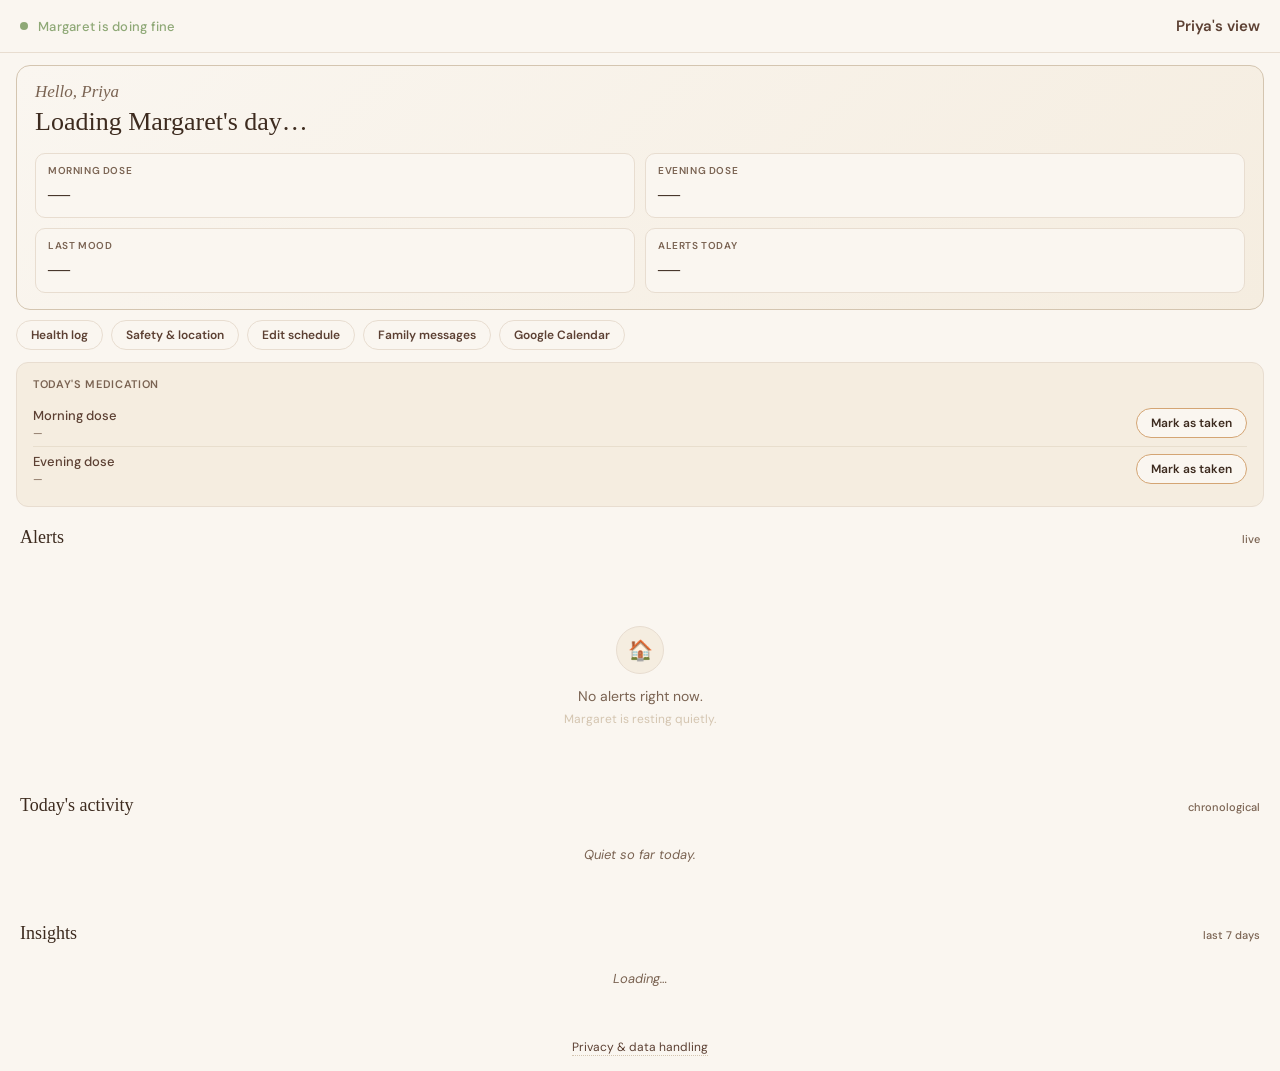
==== commit 1dd234ad: "Google Calendar ICS integration — live schedule via private iCal URL Closes the Track-3 'real agenti" ====
--- a/anchor/frontend/carer.html
+++ b/anchor/frontend/carer.html
@@ -659,6 +659,23 @@
     <a href="/safety">Safety &amp; location</a>
     <button id="toggle-schedule">Edit schedule</button>
     <button id="toggle-family">Family messages</button>
+    <button id="toggle-gcal">Google Calendar</button>
+  </div>
+
+  <div class="schedule-panel" id="gcal-panel">
+    <div class="med-title">Google Calendar (ICS sync)</div>
+    <p style="font-size:12px; color:var(--brown-warm); line-height:1.5; margin: 4px 0 10px;">
+      In Google Calendar → your calendar → Settings → scroll to
+      <em>"Secret address in iCal format"</em> → copy the URL, paste it here.
+      Anchor re-fetches every 60 seconds; when you add a new event to
+      your calendar, Margaret's next answer reflects it.
+    </p>
+    <div class="schedule-row" style="grid-template-columns: 1fr 90px;">
+      <input type="url" id="gcal-url" placeholder="https://calendar.google.com/calendar/ical/..." style="font-family: var(--font-ui); font-size: 12px; padding: 6px 10px; border-radius: 8px; border: 1px solid var(--sand); background: white;">
+      <button class="schedule-save" id="gcal-save">Save</button>
+    </div>
+    <div id="gcal-status" style="font-size: 11px; color: var(--brown-soft); margin-top: 10px;">Checking…</div>
+    <button id="gcal-clear" style="font-family: var(--font-ui); font-size: 11px; padding: 4px 12px; border-radius: 100px; border: 1px solid var(--sand); background: var(--warm-white); color: var(--brown-soft); cursor: pointer; margin-top: 6px; display: none;">Disconnect</button>
   </div>
 
   <div class="family-panel" id="family-panel">
@@ -1001,6 +1018,72 @@
 
     refreshInsights();
     setInterval(refreshInsights, 30000);
+
+    // ─── Google Calendar ICS panel ───
+    const gcalPanel = document.getElementById('gcal-panel');
+    document.getElementById('toggle-gcal').addEventListener('click', () => {
+      gcalPanel.classList.toggle('open');
+      if (gcalPanel.classList.contains('open')) refreshGcalStatus();
+    });
+
+    async function refreshGcalStatus() {
+      try {
+        const res = await fetch('/api/schedule/ics_url');
+        const s = await res.json();
+        const status = document.getElementById('gcal-status');
+        const clearBtn = document.getElementById('gcal-clear');
+        if (!s.configured) {
+          status.textContent = 'No calendar connected. Paste the ICS URL above to start.';
+          status.style.color = 'var(--brown-soft)';
+          clearBtn.style.display = 'none';
+          return;
+        }
+        clearBtn.style.display = 'inline-block';
+        if (s.last_error) {
+          status.textContent = `⚠ Fetch error: ${s.last_error}`;
+          status.style.color = 'var(--terracotta)';
+        } else {
+          const t = s.last_success_at
+            ? new Date(s.last_success_at).toLocaleTimeString([], {hour:'2-digit', minute:'2-digit'})
+            : '—';
+          status.textContent = `✓ Connected · ${s.event_count} upcoming events · last sync ${t}`;
+          status.style.color = 'var(--sage)';
+        }
+      } catch (e) { console.warn('gcal status', e); }
+    }
+
+    document.getElementById('gcal-save').addEventListener('click', async () => {
+      const url = document.getElementById('gcal-url').value.trim();
+      if (!url) return;
+      const status = document.getElementById('gcal-status');
+      status.textContent = '…connecting and fetching events…';
+      status.style.color = 'var(--brown-soft)';
+      try {
+        const res = await fetch('/api/schedule/ics_url', {
+          method: 'POST', headers: {'Content-Type': 'application/json'},
+          body: JSON.stringify({url}),
+        });
+        const body = await res.json();
+        if (!res.ok || body.ok === false) {
+          status.textContent = `⚠ ${body.error || 'failed'}`;
+          status.style.color = 'var(--terracotta)';
+          return;
+        }
+        document.getElementById('gcal-url').value = '';
+        refreshGcalStatus();
+      } catch (e) {
+        status.textContent = '⚠ Network error';
+        status.style.color = 'var(--terracotta)';
+      }
+    });
+
+    document.getElementById('gcal-clear').addEventListener('click', async () => {
+      if (!confirm('Disconnect the Google Calendar? Anchor will fall back to the static schedule.')) return;
+      try {
+        await fetch('/api/schedule/ics_url', { method: 'DELETE' });
+        refreshGcalStatus();
+      } catch (e) { console.warn('gcal clear', e); }
+    });
 
     // ─── Family manager (photos + voice messages) ───
     const famPanel = document.getElementById('family-panel');
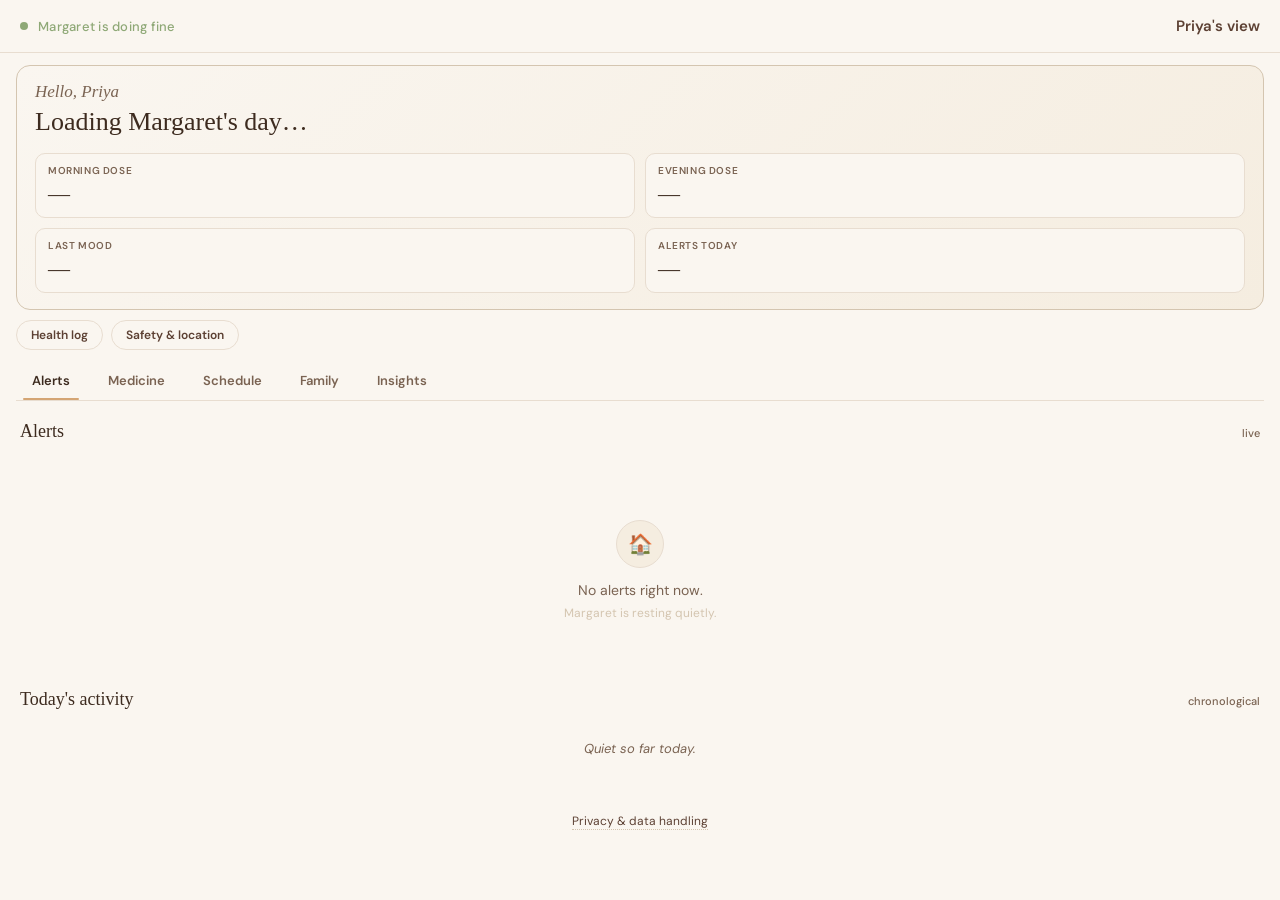
==== commit 7746cf1d: "Tab-organise carer dashboard; persist patient reminder dismissals Two UX fixes from testing:  1. Pat" ====
--- a/anchor/frontend/carer.html
+++ b/anchor/frontend/carer.html
@@ -144,6 +144,10 @@
       background: var(--terracotta);
     }
 
+    .notif.insight::before {
+      background: #8B7AA8;  /* soft heather — calm, reflective, distinct from red alerts */
+    }
+
     .notif-header {
       display: flex;
       align-items: center;
@@ -165,6 +169,11 @@
     .notif.high .notif-badge {
       background: rgba(196, 122, 84, 0.12);
       color: var(--terracotta);
+    }
+
+    .notif.insight .notif-badge {
+      background: rgba(139, 122, 168, 0.14);
+      color: #6B5C8C;
     }
 
     .notif-time {
@@ -279,14 +288,14 @@
       cursor: default;
     }
 
-    /* Carer nav strip */
+    /* External-page links (Health log, Safety) — still a pill strip */
     .carer-nav {
       display: flex;
       gap: 8px;
       padding: 10px 16px 0;
       flex-wrap: wrap;
     }
-    .carer-nav a, .carer-nav button {
+    .carer-nav a {
       font-family: var(--font-ui);
       font-size: 12px;
       font-weight: 600;
@@ -298,7 +307,47 @@
       text-decoration: none;
       cursor: pointer;
     }
-    .carer-nav a:hover, .carer-nav button:hover { border-color: var(--amber); }
+    .carer-nav a:hover { border-color: var(--amber); }
+
+    /* Tab navigation — Alerts / Medicine / Schedule / Family / Insights */
+    .tab-nav {
+      display: flex;
+      gap: 6px;
+      margin: 12px 16px 0;
+      padding-bottom: 1px;
+      border-bottom: 1px solid var(--stone);
+      overflow-x: auto;
+      -webkit-overflow-scrolling: touch;
+    }
+    .tab-nav button {
+      font-family: var(--font-ui);
+      font-size: 13px;
+      font-weight: 600;
+      padding: 10px 16px;
+      border: none;
+      background: transparent;
+      color: var(--brown-soft);
+      cursor: pointer;
+      position: relative;
+      white-space: nowrap;
+      transition: color 0.15s;
+    }
+    .tab-nav button:hover { color: var(--brown-warm); }
+    .tab-nav button.active {
+      color: var(--brown-deep);
+    }
+    .tab-nav button.active::after {
+      content: '';
+      position: absolute;
+      left: 10%;
+      right: 10%;
+      bottom: -1px;
+      height: 2px;
+      background: var(--amber);
+      border-radius: 2px;
+    }
+    .tab-panel { display: none; }
+    .tab-panel.active { display: block; }
 
     /* Schedule editor */
     .schedule-panel {
@@ -307,9 +356,7 @@
       background: var(--cream);
       border: 1px solid var(--stone);
       border-radius: 12px;
-      display: none;
-    }
-    .schedule-panel.open { display: block; }
+    }
     .schedule-row {
       display: grid;
       grid-template-columns: 1fr 110px;
@@ -487,9 +534,7 @@
       background: var(--cream);
       border: 1px solid var(--stone);
       border-radius: 12px;
-      display: none;
-    }
-    .family-panel.open { display: block; }
+    }
 
     .family-member-row {
       display: grid;
@@ -657,88 +702,107 @@
   <div class="carer-nav">
     <a href="/logs">Health log</a>
     <a href="/safety">Safety &amp; location</a>
-    <button id="toggle-schedule">Edit schedule</button>
-    <button id="toggle-family">Family messages</button>
-    <button id="toggle-gcal">Google Calendar</button>
   </div>
 
-  <div class="schedule-panel" id="gcal-panel">
-    <div class="med-title">Google Calendar (ICS sync)</div>
-    <p style="font-size:12px; color:var(--brown-warm); line-height:1.5; margin: 4px 0 10px;">
-      In Google Calendar → your calendar → Settings → scroll to
-      <em>"Secret address in iCal format"</em> → copy the URL, paste it here.
-      Anchor re-fetches every 60 seconds; when you add a new event to
-      your calendar, Margaret's next answer reflects it.
-    </p>
-    <div class="schedule-row" style="grid-template-columns: 1fr 90px;">
-      <input type="url" id="gcal-url" placeholder="https://calendar.google.com/calendar/ical/..." style="font-family: var(--font-ui); font-size: 12px; padding: 6px 10px; border-radius: 8px; border: 1px solid var(--sand); background: white;">
-      <button class="schedule-save" id="gcal-save">Save</button>
+  <nav class="tab-nav" role="tablist" aria-label="Dashboard sections">
+    <button type="button" data-tab="alerts"   class="active" role="tab" aria-selected="true">Alerts</button>
+    <button type="button" data-tab="medicine" role="tab" aria-selected="false">Medicine</button>
+    <button type="button" data-tab="schedule" role="tab" aria-selected="false">Schedule</button>
+    <button type="button" data-tab="family"   role="tab" aria-selected="false">Family</button>
+    <button type="button" data-tab="insights" role="tab" aria-selected="false">Insights</button>
+  </nav>
+
+  <!-- ─── Alerts tab (default) — what needs Priya's attention now ─── -->
+  <section class="tab-panel active" id="tab-alerts" role="tabpanel">
+    <div class="section-title">
+      <span>Alerts</span>
+      <span class="section-sub">live</span>
     </div>
-    <div id="gcal-status" style="font-size: 11px; color: var(--brown-soft); margin-top: 10px;">Checking…</div>
-    <button id="gcal-clear" style="font-family: var(--font-ui); font-size: 11px; padding: 4px 12px; border-radius: 100px; border: 1px solid var(--sand); background: var(--warm-white); color: var(--brown-soft); cursor: pointer; margin-top: 6px; display: none;">Disconnect</button>
-  </div>
-
-  <div class="family-panel" id="family-panel">
-    <div class="med-title">Photos &amp; voice messages</div>
-    <div id="family-manager-list"></div>
-  </div>
-
-  <div class="schedule-panel" id="schedule-panel">
-    <div class="med-title">Edit Margaret's schedule</div>
-    <div class="schedule-row"><label>Morning medicine time</label><input type="time" id="sched-med-morning"></div>
-    <div class="schedule-row"><label>Evening medicine time</label><input type="time" id="sched-med-evening"></div>
-    <div class="schedule-row"><label>Morning tea</label><input type="time" id="sched-tea"></div>
-    <div class="schedule-row"><label>Lunch</label><input type="time" id="sched-lunch"></div>
-    <div class="schedule-row"><label>Dinner</label><input type="time" id="sched-dinner"></div>
-    <button class="schedule-save" id="schedule-save">Save schedule</button>
-    <span id="schedule-msg" style="margin-left:10px;font-size:11px;color:var(--sage);"></span>
-  </div>
-
-  <div class="med-panel" id="med-panel">
-    <div class="med-title">Today's medication</div>
-    <div class="med-row">
-      <div>
-        <div class="med-label" id="med-morning-label">Morning dose</div>
-        <div class="med-sub" id="med-morning-sub">—</div>
+    <div id="notifications"></div>
+    <div id="empty-state">
+      <div class="empty-icon">🏠</div>
+      <div class="empty-text">No alerts right now.</div>
+      <div class="empty-sub">Margaret is resting quietly.</div>
+    </div>
+
+    <div class="section-title">
+      <span>Today's activity</span>
+      <span class="section-sub">chronological</span>
+    </div>
+    <div class="activity-feed" id="activity-feed">
+      <div class="activity-empty">Quiet so far today.</div>
+    </div>
+  </section>
+
+  <!-- ─── Medicine tab — today's medication ─── -->
+  <section class="tab-panel" id="tab-medicine" role="tabpanel">
+    <div class="med-panel" id="med-panel">
+      <div class="med-title">Today's medication</div>
+      <div class="med-row">
+        <div>
+          <div class="med-label" id="med-morning-label">Morning dose</div>
+          <div class="med-sub" id="med-morning-sub">—</div>
+        </div>
+        <button class="med-btn" id="med-morning-btn" data-slot="morning">Mark as taken</button>
       </div>
-      <button class="med-btn" id="med-morning-btn" data-slot="morning">Mark as taken</button>
+      <div class="med-row">
+        <div>
+          <div class="med-label" id="med-evening-label">Evening dose</div>
+          <div class="med-sub" id="med-evening-sub">—</div>
+        </div>
+        <button class="med-btn" id="med-evening-btn" data-slot="evening">Mark as taken</button>
+      </div>
     </div>
-    <div class="med-row">
-      <div>
-        <div class="med-label" id="med-evening-label">Evening dose</div>
-        <div class="med-sub" id="med-evening-sub">—</div>
+  </section>
+
+  <!-- ─── Schedule tab — daily routine + live Google Calendar sync ─── -->
+  <section class="tab-panel" id="tab-schedule" role="tabpanel">
+    <div class="schedule-panel" id="schedule-panel">
+      <div class="med-title">Edit Margaret's schedule</div>
+      <div class="schedule-row"><label>Morning medicine time</label><input type="time" id="sched-med-morning"></div>
+      <div class="schedule-row"><label>Evening medicine time</label><input type="time" id="sched-med-evening"></div>
+      <div class="schedule-row"><label>Morning tea</label><input type="time" id="sched-tea"></div>
+      <div class="schedule-row"><label>Lunch</label><input type="time" id="sched-lunch"></div>
+      <div class="schedule-row"><label>Dinner</label><input type="time" id="sched-dinner"></div>
+      <button class="schedule-save" id="schedule-save">Save schedule</button>
+      <span id="schedule-msg" style="margin-left:10px;font-size:11px;color:var(--sage);"></span>
+    </div>
+
+    <div class="schedule-panel" id="gcal-panel">
+      <div class="med-title">Google Calendar (ICS sync)</div>
+      <p style="font-size:12px; color:var(--brown-warm); line-height:1.5; margin: 4px 0 10px;">
+        In Google Calendar → your calendar → Settings → scroll to
+        <em>"Secret address in iCal format"</em> → copy the URL, paste it here.
+        Anchor re-fetches every 60 seconds; when you add a new event to
+        your calendar, Margaret's next answer reflects it.
+      </p>
+      <div class="schedule-row" style="grid-template-columns: 1fr 90px;">
+        <input type="url" id="gcal-url" placeholder="https://calendar.google.com/calendar/ical/..." style="font-family: var(--font-ui); font-size: 12px; padding: 6px 10px; border-radius: 8px; border: 1px solid var(--sand); background: white;">
+        <button class="schedule-save" id="gcal-save">Save</button>
       </div>
-      <button class="med-btn" id="med-evening-btn" data-slot="evening">Mark as taken</button>
+      <div id="gcal-status" style="font-size: 11px; color: var(--brown-soft); margin-top: 10px;">Checking…</div>
+      <button id="gcal-clear" style="font-family: var(--font-ui); font-size: 11px; padding: 4px 12px; border-radius: 100px; border: 1px solid var(--sand); background: var(--warm-white); color: var(--brown-soft); cursor: pointer; margin-top: 6px; display: none;">Disconnect</button>
     </div>
-  </div>
-
-  <div class="section-title">
-    <span>Alerts</span>
-    <span class="section-sub">live</span>
-  </div>
-  <div id="notifications"></div>
-
-  <div id="empty-state">
-    <div class="empty-icon">🏠</div>
-    <div class="empty-text">No alerts right now.</div>
-    <div class="empty-sub">Margaret is resting quietly.</div>
-  </div>
-
-  <div class="section-title">
-    <span>Today's activity</span>
-    <span class="section-sub">chronological</span>
-  </div>
-  <div class="activity-feed" id="activity-feed">
-    <div class="activity-empty">Quiet so far today.</div>
-  </div>
-
-  <div class="section-title">
-    <span>Insights</span>
-    <span class="section-sub">last 7 days</span>
-  </div>
-  <div id="insights-panel" style="padding: 0 16px 16px;">
-    <div style="color: var(--brown-soft); font-style: italic; font-size: 13px; text-align: center; padding: 20px 0;">Loading…</div>
-  </div>
+  </section>
+
+  <!-- ─── Family tab — photos & voice messages ─── -->
+  <section class="tab-panel" id="tab-family" role="tabpanel">
+    <div class="family-panel" id="family-panel">
+      <div class="med-title">Photos &amp; voice messages</div>
+      <div id="family-manager-list"></div>
+    </div>
+  </section>
+
+  <!-- ─── Insights tab — 7-day stats ─── -->
+  <section class="tab-panel" id="tab-insights" role="tabpanel">
+    <div class="section-title">
+      <span>Insights</span>
+      <span class="section-sub">last 7 days</span>
+    </div>
+    <div id="insights-panel" style="padding: 0 16px 16px;">
+      <div style="color: var(--brown-soft); font-style: italic; font-size: 13px; text-align: center; padding: 20px 0;">Loading…</div>
+    </div>
+  </section>
 
   <div style="padding: 16px; text-align: center; font-size: 12px; color: var(--brown-soft);">
     <a href="/privacy" style="color: var(--brown-warm); text-decoration: none; border-bottom: 1px dotted var(--sand);">Privacy &amp; data handling</a>
@@ -799,16 +863,28 @@
       }
 
       emptyState.style.display = 'none';
-      container.innerHTML = notifs.slice().reverse().map(n => `
-        <div class="notif ${n.urgency || 'gentle'}">
+      container.innerHTML = notifs.slice().reverse().map(n => {
+        const urg = n.urgency || 'gentle';
+        const badgeLabel = urg === 'high' ? '⚠ Urgent'
+                         : urg === 'insight' ? '✦ Pattern insight'
+                         : '💡 Gentle';
+        const isInsight = urg === 'insight';
+        const patientLine = isInsight
+          ? `Margaret asked about <strong>${n.person || 'someone'}</strong> ${n.mention_count || ''}× recently`
+          : `Margaret said: "${n.patient_said}"`;
+        const contextLine = isInsight
+          ? `<strong>Anchor noticed:</strong> ${n.anchor_replied}`
+          : `<strong>Anchor said:</strong> ${n.anchor_replied}`;
+        return `
+        <div class="notif ${urg}">
           <div class="notif-header">
-            <span class="notif-badge">${(n.urgency || 'gentle') === 'high' ? '⚠ Urgent' : '💡 Gentle'}</span>
+            <span class="notif-badge">${badgeLabel}</span>
             <span class="notif-time">${new Date(n.time).toLocaleTimeString([], {hour: '2-digit', minute:'2-digit'})}</span>
           </div>
-          <div class="notif-msg">Margaret said: "${n.patient_said}"</div>
-          <div class="notif-context"><strong>Anchor said:</strong> ${n.anchor_replied}</div>
-        </div>
-      `).join('');
+          <div class="notif-msg">${patientLine}</div>
+          <div class="notif-context">${contextLine}</div>
+        </div>`;
+      }).join('');
     }
 
     // ─── Medication panel ───
@@ -1020,12 +1096,6 @@
     setInterval(refreshInsights, 30000);
 
     // ─── Google Calendar ICS panel ───
-    const gcalPanel = document.getElementById('gcal-panel');
-    document.getElementById('toggle-gcal').addEventListener('click', () => {
-      gcalPanel.classList.toggle('open');
-      if (gcalPanel.classList.contains('open')) refreshGcalStatus();
-    });
-
     async function refreshGcalStatus() {
       try {
         const res = await fetch('/api/schedule/ics_url');
@@ -1086,12 +1156,6 @@
     });
 
     // ─── Family manager (photos + voice messages) ───
-    const famPanel = document.getElementById('family-panel');
-    document.getElementById('toggle-family').addEventListener('click', () => {
-      famPanel.classList.toggle('open');
-      if (famPanel.classList.contains('open')) refreshFamilyManager();
-    });
-
     async function refreshFamilyManager() {
       const [famRes, photoRes, voiceRes] = await Promise.all([
         fetch('/api/family'),
@@ -1216,20 +1280,46 @@
     }
 
     // ─── Schedule editor ───
-    const schedPanel = document.getElementById('schedule-panel');
-    document.getElementById('toggle-schedule').addEventListener('click', async () => {
-      schedPanel.classList.toggle('open');
-      if (schedPanel.classList.contains('open')) {
-        try {
-          const res = await fetch('/api/schedule');
-          const s = (await res.json()).routine || {};
-          document.getElementById('sched-med-morning').value = (s.medication_morning && s.medication_morning.time) || '';
-          document.getElementById('sched-med-evening').value = (s.medication_evening && s.medication_evening.time) || '';
-          document.getElementById('sched-tea').value    = s.tea    || '';
-          document.getElementById('sched-lunch').value  = s.lunch  || '';
-          document.getElementById('sched-dinner').value = s.dinner || '';
-        } catch (e) { console.warn('schedule load failed', e); }
+    async function refreshScheduleEditor() {
+      try {
+        const res = await fetch('/api/schedule');
+        const s = (await res.json()).routine || {};
+        document.getElementById('sched-med-morning').value = (s.medication_morning && s.medication_morning.time) || '';
+        document.getElementById('sched-med-evening').value = (s.medication_evening && s.medication_evening.time) || '';
+        document.getElementById('sched-tea').value    = s.tea    || '';
+        document.getElementById('sched-lunch').value  = s.lunch  || '';
+        document.getElementById('sched-dinner').value = s.dinner || '';
+      } catch (e) { console.warn('schedule load failed', e); }
+    }
+
+    // ─── Tab navigation ───
+    // Single switcher that flips active state on buttons + panels, then
+    // triggers any deferred-load work for the newly-active tab. Data stays
+    // warm after first visit; tabs with live polling (alerts, medicine,
+    // insights) don't need tab-activation hooks.
+    const TAB_LOADERS = {
+      schedule: () => { refreshScheduleEditor(); refreshGcalStatus(); },
+      family:   () => refreshFamilyManager(),
+    };
+    const loadedTabs = new Set(['alerts']);  // alerts starts visible
+
+    function switchTab(target) {
+      document.querySelectorAll('.tab-nav button').forEach(b => {
+        const on = b.dataset.tab === target;
+        b.classList.toggle('active', on);
+        b.setAttribute('aria-selected', on ? 'true' : 'false');
+      });
+      document.querySelectorAll('.tab-panel').forEach(p => {
+        p.classList.toggle('active', p.id === `tab-${target}`);
+      });
+      if (!loadedTabs.has(target) && TAB_LOADERS[target]) {
+        TAB_LOADERS[target]();
+        loadedTabs.add(target);
       }
+    }
+
+    document.querySelectorAll('.tab-nav button').forEach(btn => {
+      btn.addEventListener('click', () => switchTab(btn.dataset.tab));
     });
 
     document.getElementById('schedule-save').addEventListener('click', async () => {
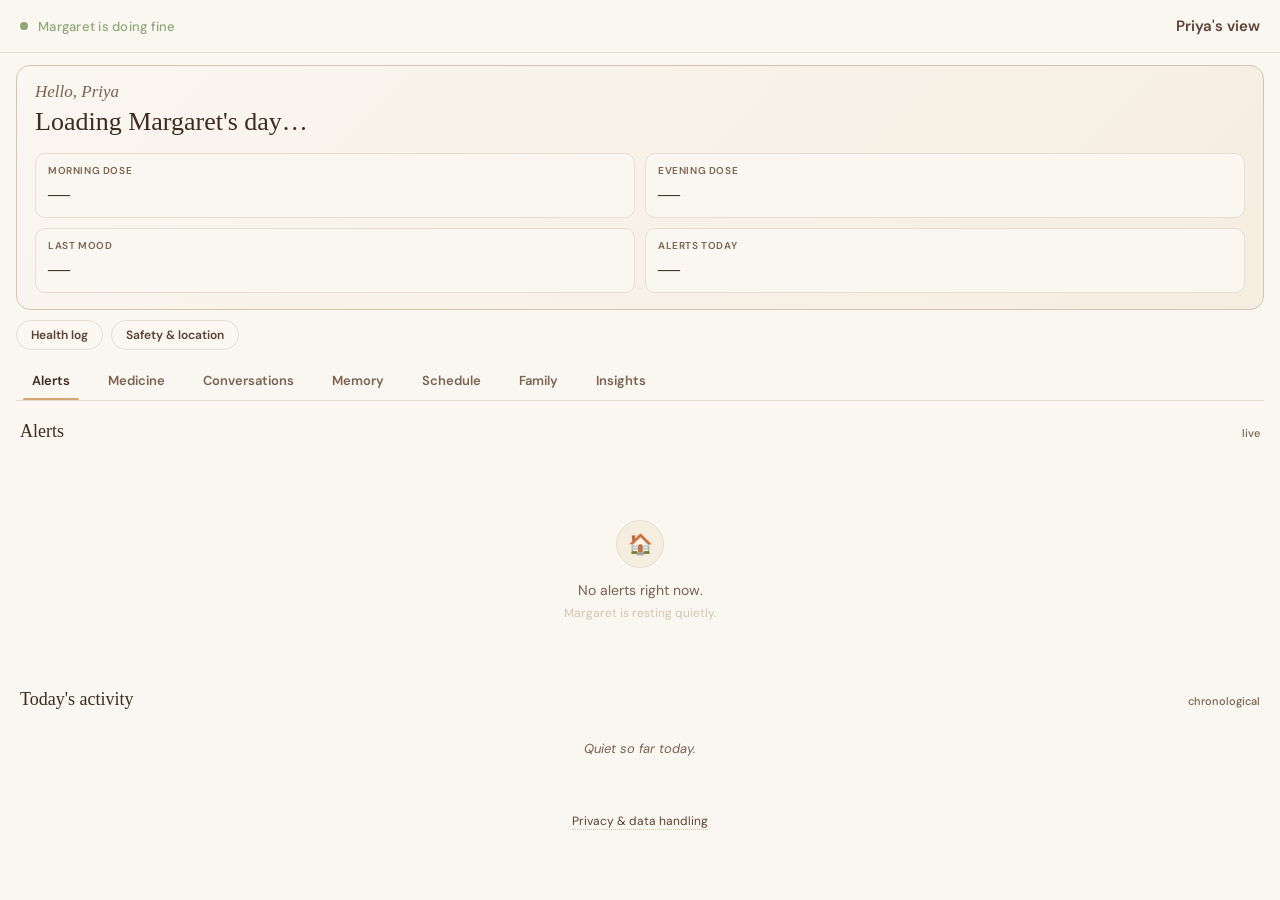
==== commit da93f8d5: "Add Conversations and Memory tabs to carer dashboard Two read-side features that close a real visibi" ====
--- a/anchor/frontend/carer.html
+++ b/anchor/frontend/carer.html
@@ -665,6 +665,122 @@
     .mood-bar .settled  { background: var(--sage-light); }
     .mood-bar .agitated { background: var(--amber); }
     .mood-bar .tearful  { background: var(--terracotta); }
+
+    /* ─── Conversations tab ─── */
+    .convo-chip {
+      font-family: var(--font-ui);
+      font-size: 11px;
+      font-weight: 600;
+      padding: 4px 12px;
+      border-radius: 100px;
+      border: 1px solid var(--stone);
+      background: var(--warm-white);
+      color: var(--brown-soft);
+      cursor: pointer;
+    }
+    .convo-chip:hover { border-color: var(--amber); }
+    .convo-chip.active {
+      background: var(--amber);
+      color: white;
+      border-color: var(--amber);
+    }
+    .convo-turn {
+      padding: 12px 14px;
+      background: var(--warm-white);
+      border: 1px solid var(--stone);
+      border-radius: 12px;
+      margin-bottom: 10px;
+      border-left: 3px solid var(--stone);
+    }
+    .convo-turn.rejected-rule   { border-left-color: var(--amber); }
+    .convo-turn.rejected-critic { border-left-color: #8B7AA8; }
+    .convo-turn.escalated       { border-left-color: var(--terracotta); }
+    .convo-head {
+      display: flex;
+      justify-content: space-between;
+      align-items: center;
+      font-size: 11px;
+      color: var(--brown-soft);
+      margin-bottom: 6px;
+    }
+    .convo-badge {
+      font-size: 10px;
+      font-weight: 600;
+      padding: 2px 8px;
+      border-radius: 100px;
+      letter-spacing: 0.03em;
+    }
+    .convo-badge.rule   { background: rgba(212, 165, 116, 0.14); color: var(--amber); }
+    .convo-badge.critic { background: rgba(139, 122, 168, 0.14); color: #6B5C8C; }
+    .convo-badge.escalation { background: rgba(196, 122, 84, 0.14); color: var(--terracotta); }
+    .convo-said    { font-size: 14px; color: var(--brown-deep); margin-bottom: 6px; line-height: 1.4; }
+    .convo-replied { font-size: 13px; color: var(--brown-warm); line-height: 1.4; }
+    .convo-replied strong { font-weight: 600; color: var(--brown-warm); }
+
+    /* ─── Memory tab ─── */
+    .mem-section {
+      background: var(--warm-white);
+      border: 1px solid var(--stone);
+      border-radius: 12px;
+      padding: 14px 16px;
+      margin-bottom: 12px;
+    }
+    .mem-section h3 {
+      font-family: var(--font-display);
+      font-size: 18px;
+      font-weight: 500;
+      color: var(--brown-deep);
+      margin: 0 0 10px;
+    }
+    .mem-row {
+      display: flex;
+      gap: 12px;
+      font-size: 13px;
+      color: var(--brown-warm);
+      padding: 4px 0;
+      line-height: 1.5;
+    }
+    .mem-key   { color: var(--brown-soft); font-weight: 500; min-width: 120px; }
+    .mem-value { flex: 1; color: var(--brown-deep); }
+    .mem-value .dead { color: var(--brown-soft); font-style: italic; }
+    .mem-bullet {
+      font-size: 13px;
+      color: var(--brown-warm);
+      padding: 4px 0 4px 14px;
+      position: relative;
+      line-height: 1.5;
+    }
+    .mem-bullet::before {
+      content: '·';
+      position: absolute;
+      left: 2px;
+      color: var(--amber);
+      font-weight: 700;
+    }
+    .gap-card {
+      background: var(--cream);
+      border: 1px solid var(--stone);
+      border-left: 3px solid var(--amber);
+      border-radius: 10px;
+      padding: 10px 14px;
+      margin-bottom: 8px;
+    }
+    .gap-head { font-size: 11px; color: var(--brown-soft); margin-bottom: 4px; }
+    .gap-said { font-size: 13px; color: var(--brown-deep); margin-bottom: 4px; }
+    .gap-note { font-size: 12px; color: var(--brown-warm); font-style: italic; margin-bottom: 8px; }
+    .gap-resolve {
+      font-family: var(--font-ui);
+      font-size: 11px;
+      font-weight: 600;
+      padding: 4px 12px;
+      border-radius: 100px;
+      border: 1px solid var(--sage);
+      background: var(--warm-white);
+      color: var(--sage);
+      cursor: pointer;
+    }
+    .gap-resolve:hover { background: var(--sage); color: white; }
+    .gap-resolve:disabled { opacity: 0.5; cursor: not-allowed; }
   </style>
 </head>
 <body>
@@ -705,11 +821,13 @@
   </div>
 
   <nav class="tab-nav" role="tablist" aria-label="Dashboard sections">
-    <button type="button" data-tab="alerts"   class="active" role="tab" aria-selected="true">Alerts</button>
-    <button type="button" data-tab="medicine" role="tab" aria-selected="false">Medicine</button>
-    <button type="button" data-tab="schedule" role="tab" aria-selected="false">Schedule</button>
-    <button type="button" data-tab="family"   role="tab" aria-selected="false">Family</button>
-    <button type="button" data-tab="insights" role="tab" aria-selected="false">Insights</button>
+    <button type="button" data-tab="alerts"        class="active" role="tab" aria-selected="true">Alerts</button>
+    <button type="button" data-tab="medicine"      role="tab" aria-selected="false">Medicine</button>
+    <button type="button" data-tab="conversations" role="tab" aria-selected="false">Conversations</button>
+    <button type="button" data-tab="memory"        role="tab" aria-selected="false">Memory</button>
+    <button type="button" data-tab="schedule"      role="tab" aria-selected="false">Schedule</button>
+    <button type="button" data-tab="family"        role="tab" aria-selected="false">Family</button>
+    <button type="button" data-tab="insights"      role="tab" aria-selected="false">Insights</button>
   </nav>
 
   <!-- ─── Alerts tab (default) — what needs Priya's attention now ─── -->
@@ -753,6 +871,47 @@
         <button class="med-btn" id="med-evening-btn" data-slot="evening">Mark as taken</button>
       </div>
     </div>
+  </section>
+
+  <!-- ─── Conversations tab — browse Margaret's recent turns ─── -->
+  <section class="tab-panel" id="tab-conversations" role="tabpanel">
+    <div class="section-title" style="display: flex; align-items: center; justify-content: space-between;">
+      <span>Recent conversations</span>
+      <span class="section-sub" id="convo-count">— turns</span>
+    </div>
+    <div class="convo-filter" id="convo-filter" style="display: flex; gap: 6px; padding: 0 16px 10px; flex-wrap: wrap;">
+      <button type="button" class="convo-chip active" data-filter="all">All</button>
+      <button type="button" class="convo-chip" data-filter="rule">Rule-blocked</button>
+      <button type="button" class="convo-chip" data-filter="critic">Critic-blocked</button>
+      <button type="button" class="convo-chip" data-filter="escalation">Escalated</button>
+    </div>
+    <div id="conversations-list" style="padding: 0 16px 16px;">
+      <div style="color: var(--brown-soft); font-style: italic; font-size: 13px; text-align: center; padding: 20px 0;">Loading…</div>
+    </div>
+  </section>
+
+  <!-- ─── Memory tab — profile viewer + gap-resolution queue ─── -->
+  <section class="tab-panel" id="tab-memory" role="tabpanel">
+    <div class="section-title">
+      <span>Gaps Anchor flagged</span>
+      <span class="section-sub" id="gap-count">—</span>
+    </div>
+    <div id="profile-gaps-list" style="padding: 0 16px 12px;">
+      <div style="color: var(--brown-soft); font-style: italic; font-size: 13px; text-align: center; padding: 20px 0;">Loading…</div>
+    </div>
+
+    <div class="section-title" style="margin-top: 8px;">
+      <span>What Anchor knows about Margaret</span>
+      <span class="section-sub">read-only</span>
+    </div>
+    <div id="memory-view" style="padding: 0 16px 24px;">
+      <div style="color: var(--brown-soft); font-style: italic; font-size: 13px; text-align: center; padding: 20px 0;">Loading…</div>
+    </div>
+    <p style="font-size: 11px; color: var(--brown-soft); padding: 0 16px 20px; line-height: 1.6; font-style: italic;">
+      Editing lives in the profile JSON for now. To change what Anchor
+      knows, open <code>backend/patient_profile.json</code> — every word
+      in here is spoken back to Margaret, so it matters.
+    </p>
   </section>
 
   <!-- ─── Schedule tab — daily routine + live Google Calendar sync ─── -->
@@ -1298,8 +1457,10 @@
     // warm after first visit; tabs with live polling (alerts, medicine,
     // insights) don't need tab-activation hooks.
     const TAB_LOADERS = {
-      schedule: () => { refreshScheduleEditor(); refreshGcalStatus(); },
-      family:   () => refreshFamilyManager(),
+      schedule:      () => { refreshScheduleEditor(); refreshGcalStatus(); },
+      family:        () => refreshFamilyManager(),
+      conversations: () => refreshConversations(),
+      memory:        () => refreshMemory(),
     };
     const loadedTabs = new Set(['alerts']);  // alerts starts visible
 
@@ -1321,6 +1482,234 @@
     document.querySelectorAll('.tab-nav button').forEach(btn => {
       btn.addEventListener('click', () => switchTab(btn.dataset.tab));
     });
+
+    // ─── Conversations tab ───
+    // Read-only browser over conversation_log.json. Filter chips narrow
+    // to rule-blocked, critic-blocked, or escalated — letting a carer
+    // (or a pitch judge) see every time the safety rail fired, with the
+    // exact utterance and reply side by side.
+    let convoCache = [];
+    let convoFilter = 'all';
+
+    function escapeHtml(s) {
+      return String(s || '').replace(/[&<>"']/g, c => (
+        {'&':'&amp;','<':'&lt;','>':'&gt;','"':'&quot;',"'":'&#39;'}[c]
+      ));
+    }
+
+    function convoMatches(turn, filter) {
+      if (filter === 'all')        return true;
+      if (filter === 'rule')       return turn.rejected_by === 'rule';
+      if (filter === 'critic')     return turn.rejected_by === 'critic';
+      if (filter === 'escalation') return !!turn.escalation;
+      return true;
+    }
+
+    function renderConversations() {
+      const list = document.getElementById('conversations-list');
+      const filtered = convoCache.filter(t => convoMatches(t, convoFilter));
+      document.getElementById('convo-count').textContent =
+        `${filtered.length} of ${convoCache.length} turn${convoCache.length === 1 ? '' : 's'}`;
+      if (!filtered.length) {
+        list.innerHTML = `<div style="color: var(--brown-soft); font-style: italic; font-size: 13px; text-align: center; padding: 20px 0;">
+          ${convoCache.length ? 'No turns match this filter.' : 'No conversations yet today.'}
+        </div>`;
+        return;
+      }
+      list.innerHTML = filtered.map(t => {
+        const time = t.time ? new Date(t.time).toLocaleTimeString([], {hour:'2-digit', minute:'2-digit'}) : '—';
+        const date = t.time ? new Date(t.time).toLocaleDateString([], {weekday: 'short', day: 'numeric', month: 'short'}) : '';
+        const classes = ['convo-turn'];
+        const badges = [];
+        if (t.rejected_by === 'rule') {
+          classes.push('rejected-rule');
+          badges.push('<span class="convo-badge rule">rule-blocked</span>');
+        }
+        if (t.rejected_by === 'critic') {
+          classes.push('rejected-critic');
+          badges.push('<span class="convo-badge critic">critic-blocked</span>');
+        }
+        if (t.escalation) {
+          classes.push('escalated');
+          badges.push('<span class="convo-badge escalation">escalated</span>');
+        }
+        return `
+          <div class="${classes.join(' ')}">
+            <div class="convo-head">
+              <span>${date} · ${time}</span>
+              <span style="display: flex; gap: 4px;">${badges.join('')}</span>
+            </div>
+            <div class="convo-said">“${escapeHtml(t.margaret)}”</div>
+            <div class="convo-replied"><strong>Anchor:</strong> ${escapeHtml(t.anchor)}</div>
+          </div>`;
+      }).join('');
+    }
+
+    async function refreshConversations() {
+      try {
+        const res = await fetch('/api/conversations/recent?limit=80');
+        const data = await res.json();
+        convoCache = data.turns || [];
+        renderConversations();
+      } catch (e) {
+        document.getElementById('conversations-list').innerHTML =
+          '<div style="color: var(--terracotta); font-size: 13px; padding: 10px 0;">Failed to load conversations.</div>';
+        console.warn('conversations', e);
+      }
+    }
+
+    document.querySelectorAll('.convo-chip').forEach(chip => {
+      chip.addEventListener('click', () => {
+        document.querySelectorAll('.convo-chip').forEach(c => c.classList.remove('active'));
+        chip.classList.add('active');
+        convoFilter = chip.dataset.filter;
+        renderConversations();
+      });
+    });
+
+    // ─── Memory tab ───
+    // Read-only view of patient_profile.json. Each section is laid out
+    // as simple key/value or bullet lists so Priya can sanity-check what
+    // the LLM is actually grounding its answers against. Gaps surface
+    // on top with a "Mark resolved" button that removes the entry from
+    // profile_update_suggestions.json (local to this deploy).
+    function renderMemorySection(title, bodyHtml) {
+      return `<div class="mem-section"><h3>${title}</h3>${bodyHtml}</div>`;
+    }
+    function memRow(key, value) {
+      return `<div class="mem-row"><div class="mem-key">${escapeHtml(key)}</div><div class="mem-value">${value}</div></div>`;
+    }
+    function memBullet(text) {
+      return `<div class="mem-bullet">${escapeHtml(text)}</div>`;
+    }
+
+    function renderMemory(profile) {
+      const view = document.getElementById('memory-view');
+      const parts = [];
+
+      // Identity
+      const i = profile.identity || {};
+      parts.push(renderMemorySection('Who Margaret is', [
+        memRow('Name', escapeHtml(i.name || '—') + (i.preferred_name ? ` (“${escapeHtml(i.preferred_name)}”)` : '')),
+        memRow('Age', escapeHtml(String(i.age || '—'))),
+        memRow('Lives in', escapeHtml(i.location || '—')),
+      ].join('')));
+
+      // Family
+      const fam = (profile.family || []).map(f => {
+        const dead = f.status === 'deceased';
+        const label = `${escapeHtml(f.name)} — ${escapeHtml(f.relation)}`
+          + (dead ? ` <span class="dead">(deceased ${f.year_died || ''})</span>` : '')
+          + (f.role ? ` · ${escapeHtml(f.role)}` : '')
+          + (f.location ? ` · ${escapeHtml(f.location)}` : '')
+          + (f.notes ? `<br><span style="color: var(--brown-soft); font-size: 12px;">${escapeHtml(f.notes)}</span>` : '');
+        return `<div class="mem-bullet" style="padding-bottom: 8px;">${label}</div>`;
+      }).join('');
+      parts.push(renderMemorySection('Family', fam || '<div class="mem-bullet">No family recorded.</div>'));
+
+      // Routine
+      const r = profile.routine || {};
+      const routineRows = Object.entries(r).map(([k, v]) => {
+        const val = (typeof v === 'object' && v !== null)
+          ? `${escapeHtml(v.drug || '')} ${escapeHtml(v.dose || '')} at ${escapeHtml(v.time || '')}${v.notes ? ` — ${escapeHtml(v.notes)}` : ''}`
+          : escapeHtml(String(v));
+        return memRow(k.replace(/_/g, ' '), val);
+      }).join('');
+      parts.push(renderMemorySection('Daily routine', routineRows || '<div class="mem-row"><div class="mem-value">—</div></div>'));
+
+      // Upcoming events
+      const ups = (profile.scheduled_events || []).map(e =>
+        `<div class="mem-bullet"><strong>${escapeHtml(e.when || '')}</strong> — ${escapeHtml(e.what || '')}</div>`
+      ).join('');
+      parts.push(renderMemorySection('Upcoming', ups || '<div class="mem-bullet">No upcoming events.</div>'));
+
+      // Recent events
+      const rec = (profile.recent_events || []).map(e =>
+        `<div class="mem-bullet"><strong>${escapeHtml(e.when || '')}</strong> — ${escapeHtml(e.what || '')}</div>`
+      ).join('');
+      parts.push(renderMemorySection('Recent', rec || '<div class="mem-bullet">No recent events.</div>'));
+
+      // Preferences
+      const pref = profile.preferences || {};
+      const prefRows = Object.entries(pref).map(([k, v]) => {
+        const val = Array.isArray(v) ? v.map(escapeHtml).join(', ') : escapeHtml(String(v));
+        return memRow(k, val || '—');
+      }).join('');
+      parts.push(renderMemorySection('Preferences', prefRows || '<div class="mem-row"><div class="mem-value">—</div></div>'));
+
+      // History / meaningful memories
+      const hist = profile.history || {};
+      const meaningful = (hist.meaningful_memories || []).map(memBullet).join('');
+      const histRows = [
+        memRow('Grew up in', escapeHtml(hist.grew_up_in || '—')),
+        memRow('Profession', escapeHtml(hist.profession || '—')),
+        hist.hobbies_past ? memRow('Hobbies', hist.hobbies_past.map(escapeHtml).join(', ')) : '',
+      ].join('');
+      parts.push(renderMemorySection('Life story',
+        histRows + (meaningful ? `<div style="margin-top: 10px; border-top: 1px solid var(--stone); padding-top: 10px;">${meaningful}</div>` : '')));
+
+      // Care notes
+      const care = (profile.care_notes || []).map(memBullet).join('');
+      parts.push(renderMemorySection('Care notes', care || '<div class="mem-bullet">No care notes.</div>'));
+
+      view.innerHTML = parts.join('');
+    }
+
+    async function refreshMemoryGaps() {
+      const list = document.getElementById('profile-gaps-list');
+      try {
+        const res = await fetch('/api/profile/gaps');
+        const { gaps = [] } = await res.json();
+        document.getElementById('gap-count').textContent =
+          `${gaps.length} open gap${gaps.length === 1 ? '' : 's'}`;
+        if (!gaps.length) {
+          list.innerHTML = '<div style="color: var(--sage); font-size: 13px; text-align: center; padding: 14px 0;">✓ Nothing outstanding. Anchor had an answer for every question.</div>';
+          return;
+        }
+        list.innerHTML = gaps.map((g, i) => {
+          const time = g.time ? new Date(g.time).toLocaleString([], {day:'numeric', month:'short', hour:'2-digit', minute:'2-digit'}) : '—';
+          return `
+            <div class="gap-card" data-index="${i}">
+              <div class="gap-head">${time}</div>
+              <div class="gap-said">Margaret asked: “${escapeHtml(g.margaret_asked || '')}”</div>
+              <div class="gap-note">${escapeHtml(g.suggestion || "Profile doesn't cover this yet.")}</div>
+              <button type="button" class="gap-resolve" data-index="${i}">Mark as resolved</button>
+            </div>`;
+        }).join('');
+        list.querySelectorAll('.gap-resolve').forEach(btn => {
+          btn.addEventListener('click', async () => {
+            const idx = Number(btn.dataset.index);
+            btn.disabled = true;
+            btn.textContent = '…';
+            try {
+              const res = await fetch('/api/profile/gaps/resolve', {
+                method: 'POST', headers: {'Content-Type': 'application/json'},
+                body: JSON.stringify({index: idx}),
+              });
+              if (!res.ok) throw new Error('resolve failed');
+              refreshMemoryGaps();  // re-render with the item gone
+            } catch (e) {
+              btn.disabled = false;
+              btn.textContent = 'Retry';
+            }
+          });
+        });
+      } catch (e) {
+        list.innerHTML = '<div style="color: var(--terracotta); font-size: 13px;">Failed to load gaps.</div>';
+      }
+    }
+
+    async function refreshMemory() {
+      refreshMemoryGaps();
+      try {
+        const res = await fetch('/api/profile');
+        const profile = await res.json();
+        renderMemory(profile);
+      } catch (e) {
+        document.getElementById('memory-view').innerHTML =
+          '<div style="color: var(--terracotta); font-size: 13px;">Failed to load profile.</div>';
+      }
+    }
 
     document.getElementById('schedule-save').addEventListener('click', async () => {
       const btn = document.getElementById('schedule-save');
